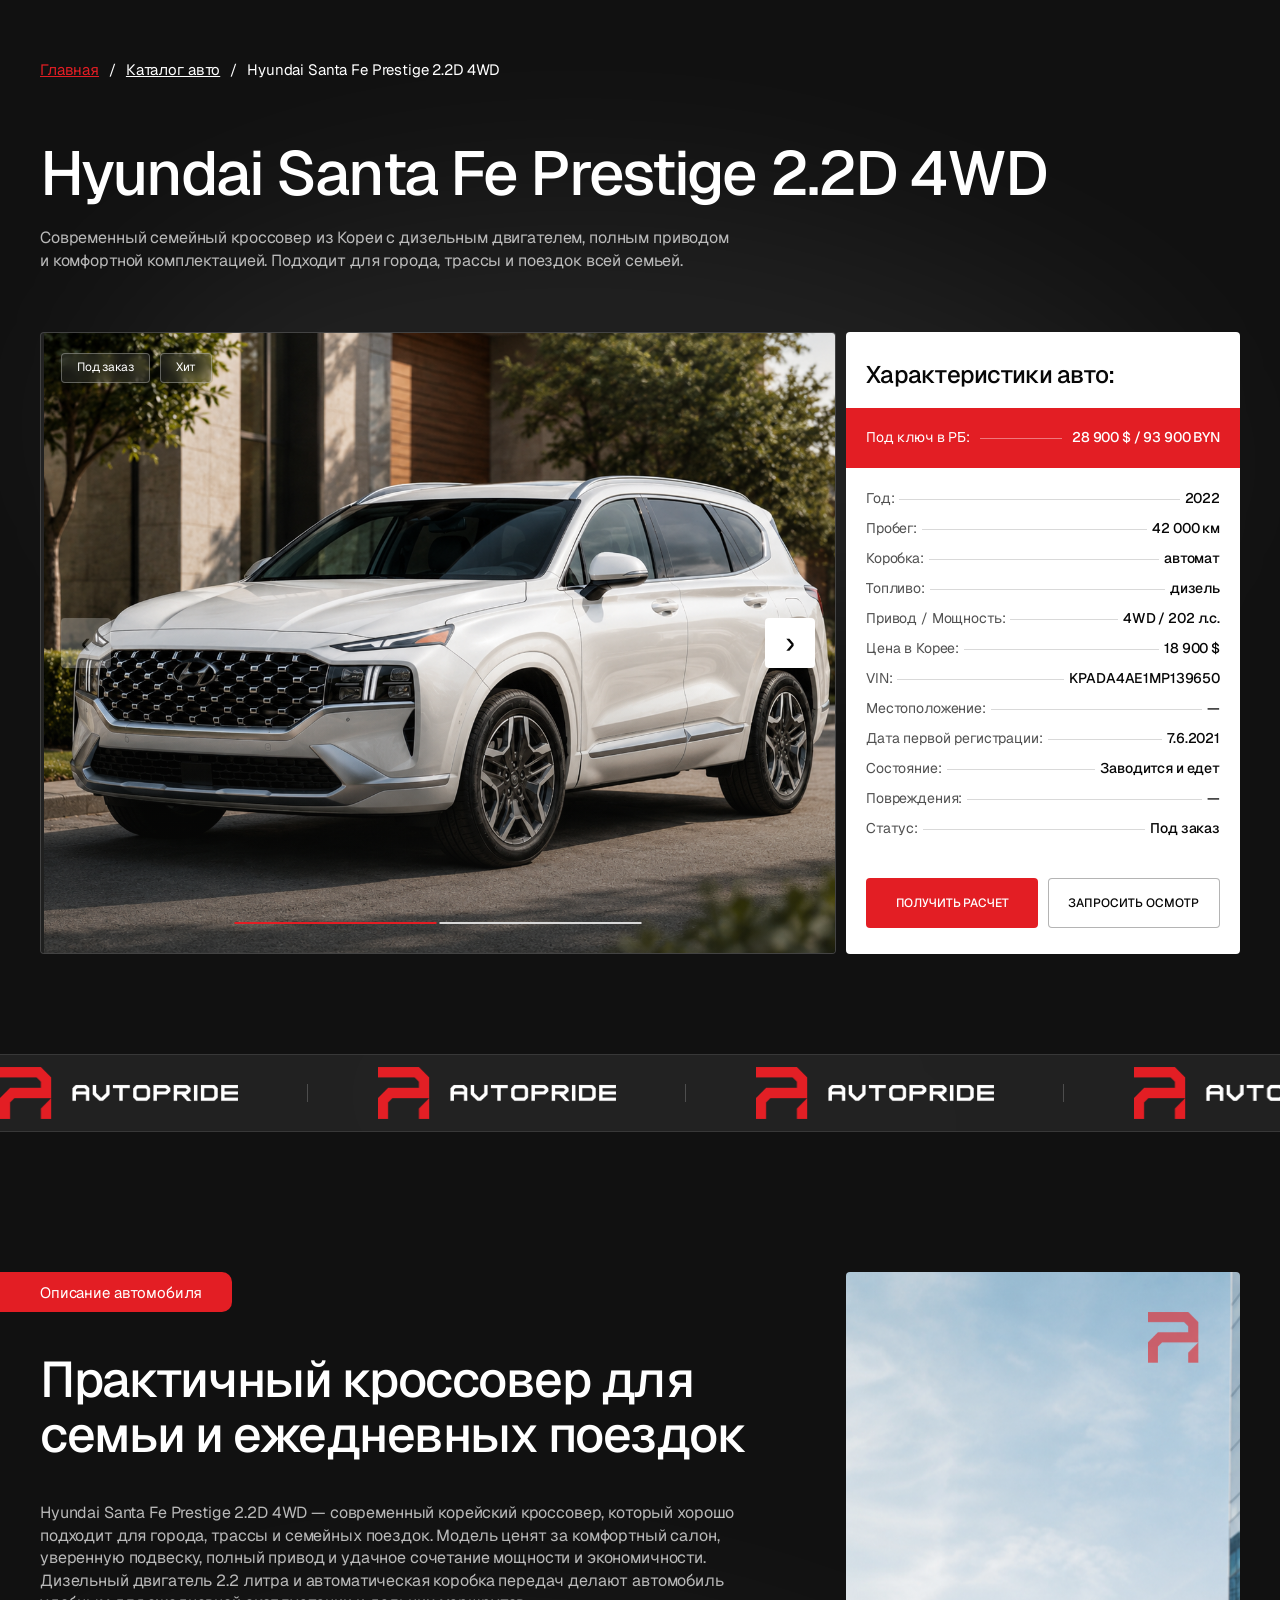
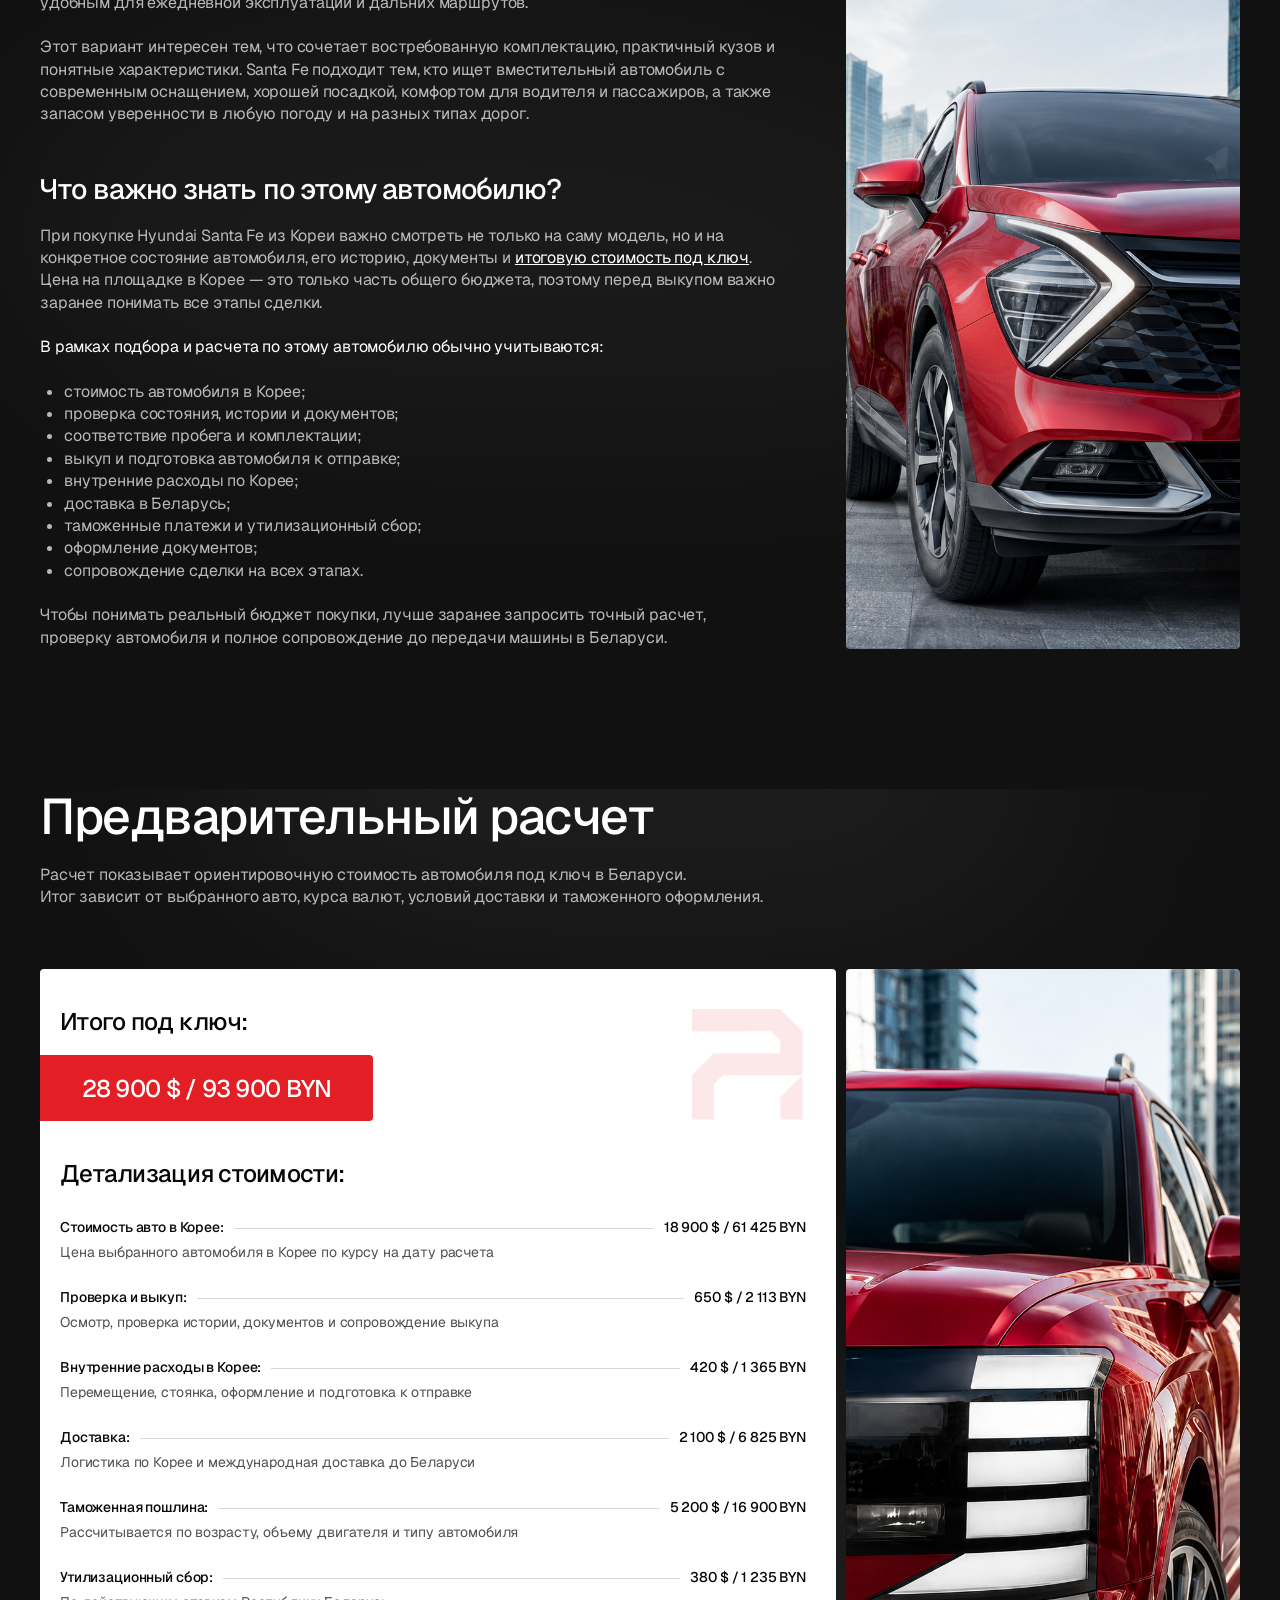
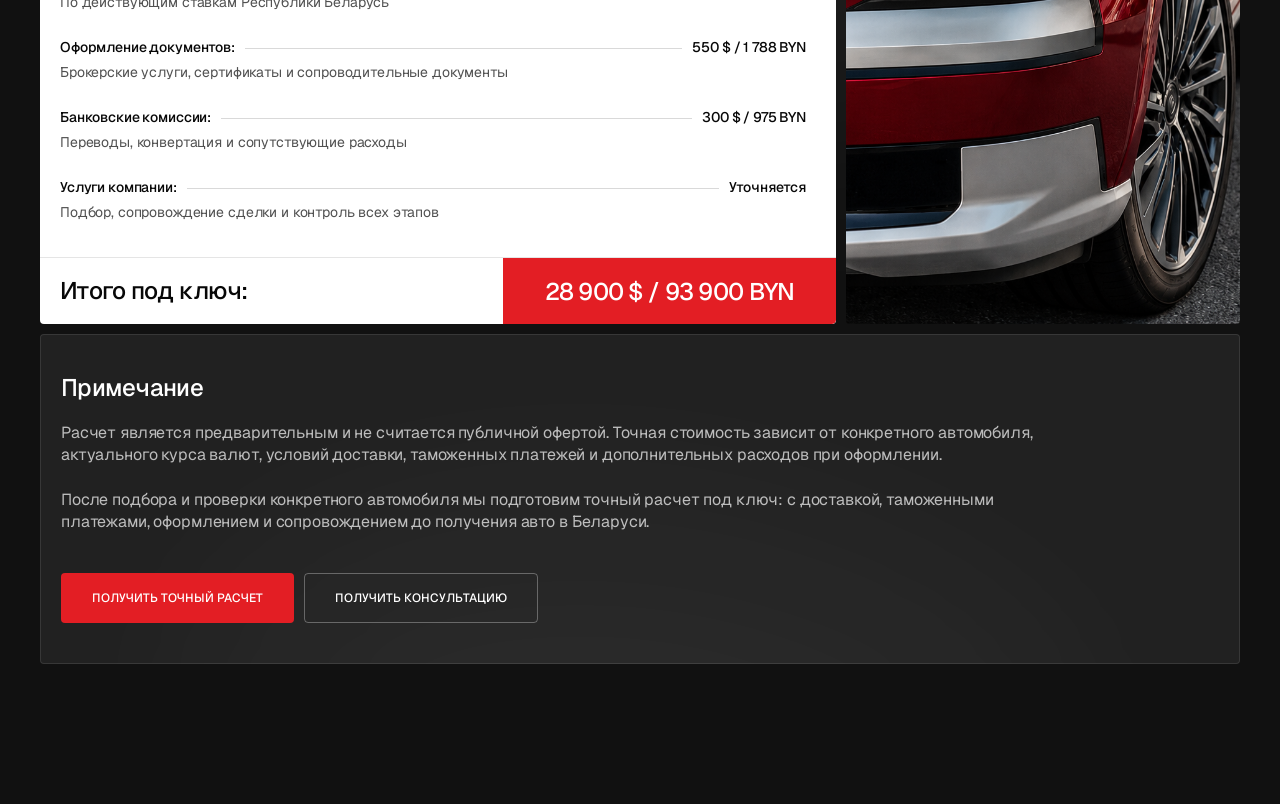
==== car.html @ 12ca7b21 "Implement catalog detail pages, galleries and favorites drawer" ====
<!DOCTYPE html>
<html lang="ru">
<head>
  <meta charset="UTF-8">
  <meta name="viewport" content="width=device-width, initial-scale=1">
  <title>Автомобиль — AVTOPRIDE</title>
  <link rel="preconnect" href="https://fonts.googleapis.com">
  <link href="https://fonts.googleapis.com/css2?family=Geist:wght@400;500;600;700&display=swap" rel="stylesheet">
  <link rel="stylesheet" href="css/style.css?v=detail">
  <link rel="stylesheet" href="css/detail.css">
</head>
<body>
  <main class="car-detail" id="carDetail"></main>
  <dialog class="contact-dialog" id="contactDialog" aria-labelledby="contactTitle">
    <button class="contact-dialog__close" id="closeContact" aria-label="Закрыть окно">×</button>
    <h2 class="contact-dialog__title" id="contactTitle">Свяжитесь с нами</h2>
    <p class="contact-dialog__description" id="contactDescription"></p>
    <a class="detail-button detail-button--primary" href="tel:+375447077575">+375 (44) 707-75-75</a>
    <a class="contact-dialog__email" id="contactEmail" href="mailto:info@avtopride.by">info@avtopride.by</a>
  </dialog>
  <script src="js/data.js"></script>
  <script src="js/common.js"></script>
  <script src="js/detail-data.js"></script>
  <script src="js/detail.js"></script>
</body>
</html>
---- css/style.css ----
:root {
  --bg: #111;
  --red: #e31e24;
  --ink: #070707;
  --mute: rgba(255,255,255,.7);
  --glass: linear-gradient(rgba(0,0,0,.2),rgba(0,0,0,.2)),linear-gradient(rgba(255,255,255,.1),rgba(255,255,255,.1));
}

* {
  box-sizing: border-box;
  margin: 0;
  padding: 0;
}

body {
  background: var(--bg);
  color: #fff;
  font: 400 14px/1.3 'Geist',Inter,system-ui,sans-serif;
  letter-spacing: -.01em;
}

a {
  color: inherit;
  text-decoration: none;
}

button,select,input {
  font: inherit;
  color: inherit;
}

.catalog__container {
  max-width: 1440px;
  margin: 0 auto;
  padding: 0 40px;
}

/* intro */
.breadcrumbs {
  margin: 60px 0 0;
  font-size: 15px;
}

.breadcrumbs a {
  text-decoration: underline;
}

.catalog-intro__title {
  font-weight: 500;
  font-size: 62px;
  line-height: 1.1;
  letter-spacing: -.03em;
  margin-top: 60px;
}

.catalog-intro__description {
  max-width: 514px;
  margin-top: 20px;
  font-size: 16px;
  line-height: 1.4;
  color: var(--mute);
}

/* category carousel */
.catalog-intro {
  background: #fff;
  color: var(--ink);
  padding: 60px 0 100px;
}

.catalog-intro .catalog__container {
  position: relative;
}

.catalog-intro .catalog__container::after {
  content: '';
  position: absolute;
  right: 40px;
  top: 79px;
  width: 135px;
  height: 132px;
  background: rgba(227,30,36,.1);
  mask: url('../assets/catalog-mark.png') center/contain no-repeat;
  pointer-events: none;
}

.breadcrumbs {
  margin: 0;
  font-size: 15px;
}

.breadcrumbs a {
  color: var(--red);
}

.catalog-intro__description {
  color: rgba(7,7,7,.7);
}

.category-carousel {
  position: relative;
  margin-top: 60px;
}

.category-carousel__track {
  display: flex;
  gap: 10px;
  overflow-x: auto;
  scroll-snap-type: x mandatory;
  overscroll-behavior-x: contain;
  scrollbar-width: none;
  padding: 2px;
}

.category-carousel__track::-webkit-scrollbar {
  display: none;
}

.category-carousel__item {
  position: relative;
  flex: 0 0 calc((100% - 50px)/6);
  height: 224px;
  border: 1px solid #d9d9d9;
  border-radius: 4px;
  overflow: hidden;
  cursor: pointer;
  background: #fff;
  text-align: center;
  scroll-snap-align: start;
  user-select: none;
}

.category-carousel__image-wrapper {
  position: absolute;
  inset: 0 0 59px;
  overflow: hidden;
}

.category-carousel__image {
  position: absolute;
  top: 0;
  left: -2.39%;
  width: 133.49%;
  height: 100%;
  max-width: none;
}

.category-carousel__item:nth-child(2) img {
  left: -3.01%;
  width: 133.06%;
}

.category-carousel__item:nth-child(3) img {
  left: -1.34%;
  width: 133.11%;
}

.category-carousel__item:nth-child(4) img {
  left: -1.69%;
  width: 133.67%;
}

.category-carousel__item:nth-child(5) img {
  left: 0;
  width: 133.67%;
}

.category-carousel__item:nth-child(6) img {
  left: -10.05%;
  top: -4.25%;
  width: 146.77%;
  height: 110%;
}

.category-carousel__item:nth-child(7) img {
  left: .12%;
  width: 133.72%;
}

.category-carousel__label {
  position: absolute;
  inset: auto 0 0;
  height: 59px;
  display: grid;
  place-items: center;
  background: #fff;
  color: var(--ink);
  font-weight: 500;
  font-size: 18px;
  letter-spacing: -.03em;
}

.category-carousel__item--selected {
  border-color: var(--red);
  box-shadow: inset 0 0 0 1px var(--red);
}

.category-carousel__item--selected span {
  color: var(--red);
}

.category-carousel__item:focus-visible {
  outline: 2px solid var(--red);
  outline-offset: -3px;
}

.category-carousel__arrow {
  position: absolute;
  top: 82px;
  width: 36px;
  height: 36px;
  border: 1px solid #d9d9d9;
  border-radius: 50%;
  background: #fff;
  color: var(--ink);
  font-size: 26px;
  cursor: pointer;
  box-shadow: 0 2px 8px #0002;
}

.category-carousel__arrow--previous {
  left: -18px;
}

.category-carousel__arrow--next {
  right: -18px;
}

.category-carousel__arrow:disabled {
  visibility: hidden;
}

.category-carousel__track--dragging {
  scroll-snap-type: none;
  cursor: grabbing;
}

.category-carousel__track--dragging .category-carousel__item {
  cursor: grabbing;
}

.catalog-results {
  padding: 60px 0 100px;
  position: relative;
  background: var(--bg);
  isolation: isolate;
}

.catalog-results::before {
  content: '';
  position: absolute;
  top: -200px;
  left: 0;
  width: 100%;
  height: 1000px;
  background: url('../assets/catalog-glow.svg') center top/auto no-repeat;
  z-index: -1;
  pointer-events: none;
  opacity: .6;
}

/* layout */
.catalog-results__layout {
  display: grid;
  grid-template-columns: 323px minmax(0,1fr);
  column-gap: 20px;
  margin-top: 0;
  align-items: start;
}

.catalog-results__filter-title {
  font-weight: 500;
  font-size: 24px;
  align-self: center;
  margin-bottom: 30px;
}

.catalog-toolbar {
  display: flex;
  justify-content: space-between;
  align-items: center;
  margin-bottom: 30px;
  gap: 16px;
}

.catalog-toolbar__controls {
  display: flex;
  gap: 10px;
  align-items: center;
}

.catalog-toolbar__sort {
  height: 30px;
  border: 1px solid rgba(255,255,255,.3);
  background: rgba(255,255,255,.05);
  border-radius: 4px;
  cursor: pointer;
}

.catalog-toolbar__sort {
  width: 270px;
  padding: 0 10px;
  appearance: none;
}

.catalog-toolbar__sort option {
  color: #000;
}

/* filter panel */
.catalog-filter {
  background: #fff;
  color: var(--ink);
  border-radius: 4px;
  padding: 30px 20px 30px;
  font-size: 14px;
}

.catalog-filter__group {
  padding-bottom: 20px;
  margin-bottom: 20px;
  border-bottom: 1px solid #d9d9d9;
}

.catalog-filter__heading {
  font-weight: 500;
  font-size: 20px;
  margin-bottom: 16px;
}

.catalog-filter__options {
  display: flex;
  flex-direction: column;
  gap: 12px;
}

.catalog-filter__options.catalog-filter__options--scrollable {
  max-height: 150px;
  overflow: auto;
  padding-right: 14px;
}

.catalog-filter__options.catalog-filter__options--scrollable::-webkit-scrollbar {
  width: 4px;
}

.catalog-filter__options.catalog-filter__options--scrollable::-webkit-scrollbar-thumb {
  background: var(--red);
}

.catalog-filter__options.catalog-filter__options--scrollable::-webkit-scrollbar-track {
  background: #d9d9d9;
}

.catalog-filter__option {
  display: flex;
  gap: 10px;
  align-items: center;
  cursor: pointer;
}

.catalog-filter__option input {
  appearance: none;
  width: 20px;
  height: 20px;
  border: 1px solid #cfcfcf;
  border-radius: 3px;
  display: grid;
  place-items: center;
  flex: none;
}

.catalog-filter__option input:checked {
  background: var(--red);
  border-color: var(--red);
}

.catalog-filter__option input:checked::after {
  content: '';
  width: 5px;
  height: 9px;
  border: solid #fff;
  border-width: 0 2px 2px 0;
  transform: rotate(45deg) translate(-1px,-1px);
}

.catalog-filter__range-inputs {
  display: flex;
  gap: 10px;
}

.catalog-filter__range-inputs input {
  width: 100%;
  height: 50px;
  border: 1px solid #d9d9d9;
  border-radius: 4px;
  padding: 0 14px;
  background: #fff;
  color: var(--ink);
}

.catalog-filter__range-slider {
  position: relative;
  height: 20px;
  margin-top: 20px;
}

.catalog-filter__range-slider::before {
  content: '';
  position: absolute;
  inset: 8px 0 auto;
  height: 4px;
  background: #d9d9d9;
  border-radius: 2px;
}

.catalog-filter__range-slider .catalog-filter__range-fill {
  position: absolute;
  top: 8px;
  height: 4px;
  background: var(--red);
}

.catalog-filter__range-slider input {
  position: absolute;
  inset: 0;
  width: 100%;
  appearance: none;
  background: none;
  pointer-events: none;
}

.catalog-filter__range-slider input::-webkit-slider-thumb {
  appearance: none;
  pointer-events: auto;
  width: 20px;
  height: 20px;
  background: var(--red);
  border-radius: 4px;
  cursor: pointer;
}

.catalog-filter__range-slider input::-moz-range-thumb {
  pointer-events: auto;
  width: 20px;
  height: 20px;
  background: var(--red);
  border: 0;
  border-radius: 4px;
  cursor: pointer;
}

.catalog-filter__reset {
  width: 100%;
  height: 50px;
  background: var(--red);
  color: #fff;
  border: 0;
  border-radius: 4px;
  text-transform: uppercase;
  font-weight: 500;
  font-size: 12px;
  cursor: pointer;
}

/* list cards: photo, specifications, vehicle details and total */
.catalog-results__list {
  display: grid;
  grid-template-columns: 1fr;
  gap: 10px;
  min-width: 0;
}

.car-card {
  background: #fff;
  color: var(--ink);
  border-radius: 4px;
  overflow: hidden;
  display: grid;
  grid-template-columns: minmax(230px,32.86%) minmax(0,1fr);
  border: 1px solid #d9d9d9;
  min-height: 286px;
}

.photo-gallery {
  position: relative;
  min-height: 286px;
  background: #222;
  overflow: hidden;
}

.photo-gallery__track {
  position: absolute;
  inset: 0;
  display: flex;
  overflow-x: auto;
  scroll-snap-type: x mandatory;
  scrollbar-width: none;
  overscroll-behavior-x: contain;
}

.photo-gallery__track::-webkit-scrollbar {
  display: none;
}

.photo-gallery__slide {
  position: relative;
  flex: 0 0 100%;
  height: 100%;
  overflow: hidden;
  scroll-snap-align: start;
  scroll-snap-stop: always;
}

.photo-gallery__image {
  position: absolute;
  height: 100%;
  width: 114.07%;
  left: -3.56%;
  object-fit: cover;
  display: block;
  user-select: none;
}

.photo-gallery--multiple .photo-gallery__track {
  cursor: grab;
}

.photo-gallery__track--dragging {
  cursor: grabbing;
  scroll-snap-type: none;
}

.photo-gallery__track:focus-visible {
  outline: 2px solid var(--red);
  outline-offset: -2px;
}

.photo-gallery__arrow {
  position: absolute;
  top: 50%;
  transform: translateY(-50%);
  z-index: 2;
  width: 32px;
  height: 40px;
  background: #0007;
  border: 1px solid #fff5;
  border-radius: 4px;
  color: #fff;
  font-size: 26px;
  cursor: pointer;
}

.photo-gallery__arrow--previous {
  left: 10px;
}

.photo-gallery__arrow--next {
  right: 10px;
}

.photo-gallery__arrow:disabled {
  opacity: .25;
  cursor: default;
}

.photo-gallery::after {
  content: '';
  position: absolute;
  inset: 0;
  background: linear-gradient(transparent 56%,rgba(25,26,24,.4));
  pointer-events: none;
}

.photo-gallery__badge {
  position: absolute;
  left: 20px;
  top: 20px;
  height: 30px;
  padding: 0 15px;
  display: flex;
  align-items: center;
  border: .5px solid rgba(255,255,255,.3);
  border-radius: 4px;
  background: var(--glass);
  backdrop-filter: blur(5px);
  color: #fff;
  font-size: 12px;
  z-index: 1;
}

.photo-gallery__indicators {
  position: absolute;
  left: 20px;
  right: 20px;
  bottom: 20px;
  display: flex;
  gap: 3px;
  z-index: 2;
}

.photo-gallery__indicator {
  position: relative;
  flex: 1;
  min-width: 0;
  height: 20px;
  border: 0;
  background: transparent;
  cursor: pointer;
}

.photo-gallery__indicator::after {
  content: '';
  position: absolute;
  left: 0;
  right: 0;
  top: 9px;
  height: 2px;
  background: #d9d9d9;
}

.photo-gallery__indicator.photo-gallery__indicator--active::after {
  background: var(--red);
}

.photo-gallery__indicator:focus-visible {
  outline: 2px solid #fff;
}

.car-card__body {
  padding: 23px 20px 30px 30px;
  min-width: 0;
}

.car-card__heading {
  display: flex;
  align-items: center;
  justify-content: space-between;
  gap: 12px;
  margin-bottom: 23px;
  min-height: 40px;
}

.car-card__title {
  font-weight: 500;
  font-size: 24px;
  line-height: 1.1;
  letter-spacing: -.03em;
}

.car-card__trim {
  font-weight: 400;
  font-size: 18px;
  color: rgba(7,7,7,.7);
}

.car-card__actions {
  display: flex;
  gap: 10px;
  flex-shrink: 0;
}

.car-card__actions button,.car-card__actions a {
  width: 40px;
  height: 40px;
  background: #fff;
  border: 1px solid #d9d9d9;
  border-radius: 4px;
  display: grid;
  place-items: center;
  cursor: pointer;
}

.car-card__actions .car-card__action--selected {
  border-color: var(--red);
  background: #fff0f0;
}

.car-card__actions .car-card__action--selected img {
  filter: invert(21%) sepia(100%) saturate(3178%) hue-rotate(342deg) brightness(91%) contrast(97%);
}

.car-card__details {
  display: grid;
  grid-template-columns: minmax(0,1fr) minmax(0,1fr);
  gap: 30px;
}

.car-specs {
  list-style: none;
  display: flex;
  flex-direction: column;
  gap: 10px;
  font-size: 14px;
  line-height: 20px;
}

.car-specs__item {
  display: flex;
  align-items: baseline;
  gap: 10px;
  min-width: 0;
}

.car-specs__label {
  color: rgba(7,7,7,.7);
  flex-shrink: 0;
}

.car-specs__separator {
  flex: 1;
  border-bottom: 1px solid #d9d9d9;
  min-width: 5px;
  transform: translateY(-3px);
}

.car-specs__value {
  font-weight: 500;
  text-align: right;
  overflow-wrap: anywhere;
}

.car-card__extra {
  border-left: 1px solid #d9d9d9;
  padding-left: 30px;
  display: flex;
  flex-direction: column;
  min-width: 0;
}

.car-card__price {
  display: flex;
  justify-content: space-between;
  align-items: center;
  gap: 12px;
  background: var(--red);
  color: #fff;
  min-height: 66px;
  margin-top: auto;
  margin-left: -15px;
  margin-right: -20px;
  padding: 15px;
  border-radius: 4px 0 0 4px;
  font-weight: 500;
}

.car-card__price>span:first-child {
  font-size: 16px;
}

.car-card__price>span:last-child {
  font-size: 24px;
  letter-spacing: -.03em;
  text-align: right;
}

.car-card__price b {
  font-weight: 700;
}

.catalog-results__empty {
  padding: 80px 20px;
  text-align: center;
  border: 1px dashed rgba(255,255,255,.3);
  border-radius: 4px;
  color: var(--mute);
}

/* pagination */
.pagination {
  display: flex;
  gap: 10px;
  justify-content: center;
  margin-top: 40px;
}

.pagination__button {
  width: 50px;
  height: 50px;
  border-radius: 4px;
  border: 1px solid rgba(255,255,255,.2);
  background: var(--glass);
  cursor: pointer;
}

.pagination .pagination__button--active {
  background: #fff;
  color: var(--ink);
}

.pagination .pagination__button--next {
  background: var(--red);
  border-color: var(--red);
}

.pagination__button:disabled {
  opacity: .4;
  cursor: default;
}

.pagination__ellipsis {
  align-self: center;
  width: 30px;
  text-align: center;
}

/* The list design is adapted to the existing sidebar width. */
@media(min-width:901px) {
  .car-card__body {
    padding: 20px;
  }

  .car-card__title {
    font-size: 20px;
  }

  .car-card__trim {
    font-size: 14px;
  }

  .car-card__details {
    gap: 16px;
  }

  .car-card__extra {
    padding-left: 16px;
  }

  .car-specs {
    font-size: 12px;
  }

  .car-specs__item {
    gap: 5px;
  }

  .car-card__extra .car-specs__item {
    flex-wrap: wrap;
    gap: 0 5px;
  }

  .car-card__extra .car-specs__item span {
    font-size: 11px;
  }

  .car-card__extra .car-specs__item b {
    margin-left: auto;
  }

  .car-card__price {
    margin-left: -8px;
    margin-right: -20px;
    padding: 12px 10px;
  }

  .car-card__price>span:last-child {
    font-size: 18px;
  }

  .car-card__price>span:first-child {
    font-size: 12px;
  }

  .car-card__actions button,.car-card__actions a {
    width: 32px;
    height: 32px;
  }

}

@media(max-width:1150px) and (min-width:901px) {
  .catalog-results__layout {
    grid-template-columns: 270px minmax(0,1fr);
  }

  .car-card {
    grid-template-columns: 210px minmax(0,1fr);
  }

  .car-card__details {
    grid-template-columns: 1fr;
  }

  .car-card__extra {
    border-left: 0;
    padding-left: 0;
    gap: 16px;
  }

  .car-card__price {
    margin: 0 -20px -20px;
    border-radius: 0;
  }

  .car-card__heading {
    align-items: flex-start;
  }

  .catalog-toolbar {
    flex-wrap: wrap;
  }

}

@media(max-width:900px) {
  .catalog-results__layout {
    grid-template-columns: 1fr;
    row-gap: 20px;
  }

  .catalog-results__filter-title {
    margin-bottom: 0;
  }

  .catalog-intro__title {
    font-size: 40px;
  }

  .category-carousel__item {
    flex-basis: calc((100% - 20px)/3);
  }

  .car-card {
    grid-template-columns: 30% minmax(0,1fr);
  }

  .car-card__body {
    padding: 20px;
  }

  .car-card__title {
    font-size: 20px;
  }

  .car-card__trim {
    font-size: 14px;
  }

  .car-card__details {
    gap: 15px;
  }

  .car-card__extra {
    padding-left: 15px;
  }

  .car-specs {
    font-size: 12px;
  }

  .car-specs__item {
    gap: 5px;
  }

  .car-card__extra .car-specs__item {
    flex-wrap: wrap;
  }

  .car-card__extra .car-specs__item b {
    margin-left: auto;
  }

  .car-card__price>span:last-child {
    font-size: 18px;
  }

  .car-card__price>span:first-child {
    font-size: 12px;
  }

  .catalog-toolbar {
    margin-bottom: 0;
  }

  .catalog-filter {
    margin-bottom: 10px;
  }

}

@media(max-width:600px) {
  .catalog__container {
    padding: 0 16px;
  }

  .catalog-intro {
    padding: 30px 0 40px;
  }

  .catalog-intro .catalog__container::after {
    display: none;
  }

  .breadcrumbs {
    font-size: 13px;
  }

  .catalog-intro__title {
    margin-top: 30px;
    font-size: 36px;
  }

  .catalog-intro__description {
    font-size: 14px;
  }

  .category-carousel {
    margin-top: 30px;
  }

  .category-carousel__item {
    flex-basis: calc((100% - 10px)/2);
    height: 190px;
  }

  .category-carousel__image-wrapper {
    bottom: 50px;
  }

  .category-carousel__label {
    height: 50px;
    font-size: 16px;
  }

  .category-carousel__arrow {
    top: 65px;
    width: 30px;
    height: 30px;
  }

  .category-carousel__arrow--previous {
    left: -10px;
  }

  .category-carousel__arrow--next {
    right: -10px;
  }

  .catalog-results {
    padding: 30px 0 50px;
  }

  .catalog-toolbar__sort {
    width: 100%;
  }

  .catalog-toolbar {
    flex-direction: column;
    align-items: stretch;
  }

  .car-card {
    grid-template-columns: 1fr;
  }

  .photo-gallery {
    min-height: 0;
    height: 260px;
  }

  .car-card__body {
    padding: 20px;
  }

  .car-card__heading {
    align-items: flex-start;
  }

  .car-card__details {
    grid-template-columns: 1fr;
    gap: 20px;
  }

  .car-card__extra {
    border-left: 0;
    border-top: 1px solid #d9d9d9;
    padding: 20px 0 0;
    gap: 20px;
  }

  .car-specs {
    font-size: 14px;
  }

  .car-card__price {
    margin: 0 -20px -20px;
    border-radius: 0;
    padding: 20px;
  }

  .car-card__price>span:last-child {
    font-size: 22px;
  }

  .car-card__price>span:first-child {
    font-size: 14px;
  }

}

@media(prefers-reduced-motion:reduce) {
  * {
    scroll-behavior: auto!important;
  }

}

.car-dialog {
  margin: auto;
  padding: 50px 20px 20px;
  max-width: 1100px;
  width: calc(100% - 32px);
  max-height: 90vh;
  overflow: auto;
  border: 0;
  border-radius: 4px;
  background: #111;
  color: #fff;
}

.car-dialog::backdrop {
  background: #000a;
}

.car-dialog__close {
  position: absolute;
  right: 20px;
  top: 10px;
  border: 0;
  background: transparent;
  font-size: 28px;
  cursor: pointer;
}

.car-dialog .car-card__actions {
  display: none;
}

/* Figma icons were exported without their 180-degree layer rotation. */
.car-card__actions img {
  transform: rotate(180deg);
}

/* Mobile filter dialog shares the desktop filter controls. */
.catalog-results__filter-slot {
  display: contents;
}

.catalog-toolbar__filter-button {
  display: none;
}

.filter-dialog {
  margin: auto;
  width: min(480px,calc(100% - 24px));
  max-height: calc(100dvh - 24px);
  padding: 0;
  border: 0;
  border-radius: 12px;
  background: #fff;
  color: var(--ink);
  overflow: hidden;
}

.filter-dialog::backdrop {
  background: rgba(0,0,0,.65);
  backdrop-filter: blur(3px);
}

.filter-dialog__shell {
  display: flex;
  flex-direction: column;
  max-height: calc(100dvh - 24px);
}

.filter-dialog__header {
  display: flex;
  align-items: center;
  justify-content: space-between;
  gap: 16px;
  padding: 18px 20px;
  border-bottom: 1px solid #e3e3e3;
  flex: none;
}

.filter-dialog__header h2 {
  font-size: 24px;
  font-weight: 500;
}

.filter-dialog__header button {
  width: 36px;
  height: 36px;
  border: 1px solid #d9d9d9;
  border-radius: 4px;
  background: #fff;
  color: var(--ink);
  font-size: 26px;
  cursor: pointer;
}

.filter-dialog__content {
  overflow-y: auto;
  overscroll-behavior-y: contain;
  min-height: 0;
}

.filter-dialog__content .catalog-filter {
  margin: 0;
  padding: 24px 20px;
  border-radius: 0;
}

.filter-dialog__footer {
  padding: 16px 20px max(16px,env(safe-area-inset-bottom));
  border-top: 1px solid #e3e3e3;
  background: #fff;
  flex: none;
}

.filter-dialog__submit {
  width: 100%;
  min-height: 50px;
  padding: 12px;
  border: 0;
  border-radius: 4px;
  background: var(--red);
  color: #fff;
  font-weight: 500;
  cursor: pointer;
}

html:has(.filter-dialog[open]) {
  overflow: hidden;
}

@media(max-width:900px) {
  .catalog-results__filter-title {
    display: none;
  }

  .catalog-toolbar__controls {
    width: 100%;
  }

  .catalog-toolbar__filter-button {
    display: flex;
    align-items: center;
    justify-content: center;
    gap: 8px;
    min-height: 44px;
    padding: 0 18px;
    border: 1px solid #fff4;
    border-radius: 4px;
    background: #fff;
    color: var(--ink);
    font-weight: 500;
    cursor: pointer;
  }

  .catalog-toolbar__filter-button span {
    display: grid;
    place-items: center;
    min-width: 22px;
    height: 22px;
    padding: 0 5px;
    background: var(--red);
    color: #fff;
    border-radius: 50%;
    font-size: 12px;
  }

  .catalog-toolbar__filter-button span[hidden] {
    display: none;
  }

  .catalog-toolbar__controls .catalog-toolbar__sort {
    min-height: 44px;
    flex: 1;
    min-width: 0;
  }

  .catalog-toolbar {
    flex-wrap: wrap;
  }

}

@media(max-width:600px) {
  .catalog-toolbar__controls {
    gap: 10px;
  }

  .catalog-toolbar__filter-button {
    padding: 0 14px;
  }

  .catalog-toolbar__controls .catalog-toolbar__sort {
    font-size: 12px;
    width: auto;
  }

  .filter-dialog__content .catalog-filter__range-inputs input {
    min-width: 0;
  }

}

/* Метки фотогалереи группируются одинаково в каталоге и на странице авто. */
.photo-gallery__badges {
  position: absolute;
  left: 20px;
  top: 20px;
  z-index: 1;
  display: flex;
  flex-wrap: wrap;
  gap: 10px;
  max-width: calc(100% - 40px);
}

.photo-gallery__badges .photo-gallery__badge {
  position: static;
}

/* Избранное: компактная кнопка и правая панель поверх каталога. */
.catalog-toolbar__favorites-button {
  display: inline-flex;
  align-items: center;
  justify-content: center;
  gap: 8px;
  min-height: 36px;
  padding: 8px 12px;
  border: 1px solid #ffffff4d;
  border-radius: 4px;
  background: transparent;
  color: #fff;
  cursor: pointer;
  white-space: nowrap;
}

.catalog-toolbar__favorites-icon {
  transform: rotate(180deg);
  filter: brightness(0) invert(1);
}

.catalog-toolbar__favorites-count {
  min-width: 20px;
  padding: 2px 5px;
  border-radius: 12px;
  background: var(--red);
  color: #fff;
  font-size: 12px;
}

.favorites-drawer {
  position: fixed;
  inset: 0 0 0 auto;
  margin: 0;
  width: min(600px, 100%);
  max-width: 100%;
  height: 100dvh;
  max-height: 100dvh;
  padding: 0;
  border: 0;
  background: #fff;
  color: var(--ink);
  overflow: hidden;
  box-shadow: -12px 0 50px #0003;
}

.favorites-drawer[open] {
  display: flex;
  flex-direction: column;
  animation: favorites-drawer-enter 280ms ease-out;
}

.favorites-drawer.favorites-drawer--closing {
  animation: favorites-drawer-exit 220ms ease-in forwards;
}

.favorites-drawer::backdrop {
  background: #0009;
}

.favorites-drawer__header {
  display: flex;
  justify-content: space-between;
  align-items: center;
  gap: 20px;
  padding: 30px;
  border-bottom: 1px solid #e5e5e5;
  flex: none;
}

.favorites-drawer__title {
  font-size: 28px;
  font-weight: 500;
  letter-spacing: -.03em;
}

.favorites-drawer__summary {
  margin-top: 8px;
  color: #07070799;
  font-size: 14px;
}

.favorites-drawer__close {
  flex: none;
  width: 40px;
  height: 40px;
  border: 1px solid #d9d9d9;
  border-radius: 4px;
  background: #fff;
  font-size: 28px;
  cursor: pointer;
}

.favorites-drawer__content {
  min-height: 0;
  flex: 1;
  padding: 10px 30px;
  overflow-y: auto;
  overscroll-behavior: contain;
}

.favorites-drawer__footer {
  flex: none;
  border-top: 1px solid #e5e5e5;
  padding: 20px 30px max(20px, env(safe-area-inset-bottom));
  color: #07070799;
  font-size: 13px;
  line-height: 1.5;
}

.favorite-row {
  display: grid;
  grid-template-columns: 120px minmax(0, 1fr) 32px;
  gap: 16px;
  align-items: start;
  padding: 20px 0;
  border-bottom: 1px solid #e5e5e5;
}

.favorite-row:last-child {
  border-bottom: 0;
}

.favorite-row__image-link {
  display: block;
  height: 100px;
  border-radius: 4px;
  overflow: hidden;
  background: #222;
}

.favorite-row__image {
  width: 100%;
  height: 100%;
  object-fit: cover;
  display: block;
}

.favorite-row__title {
  display: block;
  font-size: 18px;
  line-height: 1.2;
  font-weight: 500;
  letter-spacing: -.03em;
}

.favorite-row__title:hover {
  color: var(--red);
}

.favorite-row__trim {
  margin-top: 5px;
  font-size: 12px;
  line-height: 1.4;
  color: #07070799;
}

.favorite-row__specs {
  margin-top: 8px;
  font-size: 12px;
  color: #07070799;
}

.favorite-row__price {
  margin-top: 10px;
  font-size: 18px;
  font-weight: 500;
  color: var(--red);
}

.favorite-row__currency {
  font-size: 12px;
  white-space: nowrap;
  color: #07070799;
  font-weight: 400;
}

.favorite-row__remove {
  width: 32px;
  height: 32px;
  border: 1px solid #d9d9d9;
  border-radius: 4px;
  background: #fff;
  color: #07070799;
  font-size: 24px;
  cursor: pointer;
}

.favorite-row__remove:hover {
  border-color: var(--red);
  color: var(--red);
}

.favorites-drawer__empty {
  display: flex;
  flex-direction: column;
  align-items: center;
  justify-content: center;
  min-height: 100%;
  padding: 40px 10px;
  text-align: center;
  color: #07070799;
  line-height: 1.5;
}

.favorites-drawer__empty-icon {
  transform: rotate(180deg);
  margin-bottom: 20px;
}

.favorites-drawer__empty-title {
  margin-bottom: 12px;
  color: var(--ink);
  font-size: 22px;
  font-weight: 500;
}

html:has(.favorites-drawer[open]) {
  overflow: hidden;
}

@keyframes favorites-drawer-enter {
  from { transform: translateX(100%); }
  to { transform: translateX(0); }
}

@keyframes favorites-drawer-exit {
  from { transform: translateX(0); }
  to { transform: translateX(100%); }
}

@media (max-width: 1200px) {
  .catalog-toolbar {
    flex-wrap: wrap;
  }

  .catalog-toolbar__controls {
    flex-wrap: wrap;
  }
}

@media (max-width: 900px) {
  .catalog-toolbar__favorites-button {
    min-height: 44px;
  }
}

@media (max-width: 600px) {
  .catalog-toolbar__filter-button,
  .catalog-toolbar__favorites-button {
    flex: 1;
  }

  .catalog-toolbar__controls .catalog-toolbar__sort {
    flex-basis: 100%;
  }

  .favorites-drawer__header {
    padding: 24px 16px;
  }

  .favorites-drawer__content {
    padding: 0 16px;
  }

  .favorites-drawer__footer {
    padding-left: 16px;
    padding-right: 16px;
  }

  .favorite-row {
    grid-template-columns: 88px minmax(0, 1fr) 28px;
    gap: 12px;
  }

  .favorite-row__image-link {
    height: 88px;
  }

  .favorite-row__title,
  .favorite-row__price {
    font-size: 16px;
  }

  .favorite-row__remove {
    width: 28px;
    height: 32px;
  }

  .favorite-row__currency {
    display: block;
    margin-top: 3px;
  }
}

@media (prefers-reduced-motion: reduce) {
  .favorites-drawer[open],
  .favorites-drawer.favorites-drawer--closing {
    animation: none;
  }
}
---- css/detail.css ----
/* Детальная страница. Общая галерея и характеристики переиспользуются из style.css. */
.car-detail {
  overflow: hidden;
  padding-bottom: 140px;
}

.detail-hero {
  position: relative;
  padding-top: 60px;
  isolation: isolate;
}

.detail-hero::before {
  content: '';
  position: absolute;
  inset: 0;
  background: url('../assets/detail/hero-glow.svg') center top / auto no-repeat;
  z-index: -1;
  pointer-events: none;
}

.detail-hero::after {
  content: '';
  position: absolute;
  top: 154px;
  right: max(60px, calc((100% - 1320px) / 2));
  width: 217px;
  height: 211px;
  background: url('../assets/detail/hero-mark.png') center / contain no-repeat;
  opacity: .05;
  pointer-events: none;
}

.detail-hero__breadcrumbs {
  display: flex;
  align-items: baseline;
  flex-wrap: wrap;
  gap: 10px;
  font-size: 15px;
  line-height: 19px;
}

.detail-hero__breadcrumbs a {
  text-decoration: underline;
}

.detail-hero__breadcrumbs a:first-child {
  color: var(--red);
}

.detail-hero__title {
  max-width: 1050px;
  margin-top: 60px;
  font-size: 62px;
  font-weight: 500;
  line-height: 1.1;
  letter-spacing: -.03em;
}

.detail-hero__description {
  max-width: 691px;
  margin-top: 20px;
  color: var(--mute);
  font-size: 16px;
  line-height: 1.4;
}

.detail-hero__content {
  display: grid;
  grid-template-columns: minmax(0, 903fr) minmax(0, 447fr);
  gap: 10px;
  margin-top: 60px;
}

.detail-hero__gallery .photo-gallery {
  height: 622px;
  border: 1px solid #ffffff26;
  border-radius: 4px;
}

.detail-hero__gallery .photo-gallery__image {
  width: 99.61%;
  height: 111.31%;
  left: .39%;
  top: -5.68%;
}

.detail-hero__gallery .photo-gallery__arrow {
  width: 50px;
  height: 50px;
  background: #fff;
  color: var(--ink);
  font-size: 30px;
}

.detail-hero__gallery .photo-gallery__arrow--previous {
  left: 20px;
}

.detail-hero__gallery .photo-gallery__arrow--next {
  right: 20px;
}

.detail-hero__gallery .photo-gallery__indicators {
  left: 50%;
  right: auto;
  bottom: 20px;
  width: min(407px, 80%);
  transform: translateX(-50%);
}

.detail-summary {
  display: flex;
  flex-direction: column;
  padding: 30px 20px 26px;
  border-radius: 4px;
  color: var(--ink);
  background: #fff;
}

.detail-summary__title {
  margin-bottom: 20px;
  font-size: 24px;
  font-weight: 500;
  line-height: 1.1;
  letter-spacing: -.03em;
}

.detail-summary__price {
  display: flex;
  align-items: baseline;
  gap: 10px;
  min-height: 60px;
  margin: 0 -20px 20px;
  padding: 20px;
  background: var(--red);
  color: #fff;
}

.detail-summary__price i {
  flex: 1;
  min-width: 5px;
  border-bottom: 1px solid #fff6;
  transform: translateY(-3px);
}

.detail-summary__price strong {
  font-weight: 500;
  text-align: right;
}

.detail-summary__specs {
  font-size: 14px;
}

.detail-summary__actions {
  display: flex;
  gap: 10px;
  margin-top: auto;
  padding-top: 40px;
}

.detail-button {
  display: inline-flex;
  align-items: center;
  justify-content: center;
  min-height: 50px;
  padding: 14px 30px;
  border: 1px solid transparent;
  border-radius: 4px;
  font-size: 12px;
  font-weight: 500;
  line-height: 1.3;
  text-align: center;
  text-transform: uppercase;
  cursor: pointer;
}

.detail-button--primary {
  background: var(--red);
  color: #fff;
}

.detail-button--outline {
  border-color: #0707074d;
  background: #fff;
  color: var(--ink);
}

.detail-button--light-outline {
  border-color: #ffffff4d;
  background: transparent;
  color: #fff;
}

.detail-button:focus-visible {
  outline: 2px solid var(--red);
  outline-offset: 3px;
}

.detail-summary__actions .detail-button {
  flex: 1;
  padding-left: 10px;
  padding-right: 10px;
}

.brand-ribbon {
  position: relative;
  height: 78px;
  margin-top: 100px;
  overflow: hidden;
  border-top: 1px solid #ffffff1a;
  border-bottom: 1px solid #ffffff1a;
  background: var(--glass);
}

.brand-ribbon::after {
  content: '';
  position: absolute;
  inset: 0;
  background: url('../assets/detail/ribbon-glow.svg') right center / auto no-repeat;
  opacity: .15;
  pointer-events: none;
}

.brand-ribbon__track {
  display: flex;
  align-items: center;
  width: max-content;
  height: 100%;
  animation: brand-ribbon-scroll 40s linear infinite;
}

.brand-ribbon__group {
  display: flex;
  align-items: center;
  flex: none;
  gap: 140px;
  padding-right: 140px;
}

/* Половина дорожки равна одной группе вместе с межгрупповым отступом. */
@keyframes brand-ribbon-scroll {
  from {
    transform: translateX(0);
  }
  to {
    transform: translateX(-50%);
  }
}

@media (prefers-reduced-motion: reduce) {
  .brand-ribbon__track {
    animation: none;
  }
}

.brand-ribbon__logo {
  position: relative;
  display: flex;
  width: 238px;
  height: 52px;
  flex: none;
  align-items: center;
}

.brand-ribbon__logo::after {
  content: '';
  position: absolute;
  right: -70px;
  height: 18px;
  width: 1px;
  background: #fff3;
}

.brand-ribbon__mark {
  width: 53.351px;
  height: 52px;
  flex: none;
  background: var(--red);
  mask: url('../assets/detail/brand-mark.png') center / contain no-repeat;
}

.brand-ribbon__mark--vector {
  background: none;
  mask: url('../assets/detail/brand-mark-mask.png') center / contain no-repeat;
}

.brand-ribbon__wordmark {
  position: relative;
  width: 186.105px;
  height: 52px;
  overflow: hidden;
  margin-left: -1.431px;
}

.brand-ribbon__wordmark img {
  position: absolute;
  width: 128.19%;
  height: 100%;
  left: -28.07%;
  top: 0;
}

.brand-ribbon__wordmark:has(img[src*='vector']) img {
  width: 100%;
  left: 0;
}

.car-description {
  position: relative;
  display: grid;
  grid-template-columns: minmax(0, 903fr) minmax(0, 447fr);
  gap: 10px;
  margin-top: 140px;
  isolation: isolate;
}

.car-description::before {
  content: '';
  position: absolute;
  inset: 0;
  background: url('../assets/detail/description-glow.svg') right bottom / auto no-repeat;
  z-index: -1;
  pointer-events: none;
}

.car-description__content {
  padding-right: 60px;
}

.detail-section-label {
  display: inline-flex;
  align-items: center;
  min-height: 40px;
  padding: 8px 30px 8px 40px;
  margin-left: -40px;
  border-radius: 0 10px 10px 0;
  background: var(--red);
  font-size: 15px;
}

.detail-section-title {
  font-size: 50px;
  font-weight: 500;
  line-height: 1.1;
  letter-spacing: -.03em;
}

.car-description__title {
  margin-top: 40px;
  margin-bottom: 40px;
}

.car-description__paragraphs {
  color: var(--mute);
  font-size: 16px;
  line-height: 1.4;
}

.car-description__paragraphs p + p,
.car-description__paragraphs p + ul,
.car-description__paragraphs ul + p {
  margin-top: 22px;
}

.car-description__paragraphs a {
  color: #fff;
  text-decoration: underline;
}

.car-description__subtitle {
  margin: 48px 0 20px;
  font-size: 28px;
  font-weight: 500;
  letter-spacing: -.03em;
  line-height: 1.1;
}

.car-description__emphasis {
  color: #fff;
}

.car-description__list {
  padding-left: 24px;
}

.car-description__image-wrapper {
  position: relative;
  min-height: 915px;
  overflow: hidden;
  border-radius: 4px;
}

.car-description__image {
  position: absolute;
  width: 125.06%;
  height: 101.86%;
  top: -1.39%;
  left: -17.51%;
  object-fit: cover;
}

.car-description__mark {
  position: absolute;
  right: 40px;
  top: 40px;
  width: 52px;
  height: 50.732px;
  background: #e31e2499;
  mask: url('../assets/detail/description-mark.png') center / contain no-repeat;
}

.detail-estimate {
  position: relative;
  margin-top: 140px;
  isolation: isolate;
  scroll-margin-top: 30px;
}

.detail-estimate::before {
  content: '';
  position: absolute;
  inset: 0;
  background: url('../assets/catalog-glow.svg') left center / auto repeat-y;
  z-index: -1;
  pointer-events: none;
}

.detail-estimate__introduction {
  margin-top: 20px;
  max-width: 856px;
  color: var(--mute);
  font-size: 16px;
  line-height: 1.4;
}

.detail-estimate__content {
  display: grid;
  grid-template-columns: minmax(0, 903fr) minmax(0, 447fr);
  gap: 10px;
  margin-top: 60px;
}

.cost-breakdown {
  position: relative;
  padding-top: 40px;
  border-radius: 4px;
  background: #fff;
  color: var(--ink);
  overflow: hidden;
}

.cost-breakdown__heading {
  position: relative;
  margin-bottom: 40px;
}

.cost-breakdown__heading::after {
  content: '';
  position: absolute;
  right: 30px;
  top: 0;
  width: 114.47px;
  height: 111.54px;
  background: #e31e241a;
  mask: url('../assets/catalog-mark.png') center / contain no-repeat;
  pointer-events: none;
}

.cost-breakdown__title {
  font-size: 24px;
  font-weight: 500;
  line-height: 1.1;
  letter-spacing: -.03em;
  padding-left: 20px;
}

.cost-breakdown__heading .cost-breakdown__title {
  margin-bottom: 20px;
}

.cost-breakdown__price {
  display: inline-flex;
  align-items: center;
  justify-content: center;
  min-height: 66px;
  min-width: 333px;
  padding: 15px 20px;
  border-radius: 0 4px 4px 0;
  background: var(--red);
  color: #fff;
  font-size: 24px;
  font-weight: 500;
  letter-spacing: -.03em;
}

.cost-breakdown__title--details {
  margin-bottom: 30px;
}

.cost-breakdown__list {
  list-style: none;
  padding: 0 30px 0 20px;
}

.cost-breakdown__item {
  margin-bottom: 25px;
}

.cost-breakdown__line {
  display: flex;
  align-items: baseline;
  gap: 10px;
  line-height: 20px;
}

.cost-breakdown__label,
.cost-breakdown__amount {
  font-weight: 500;
}

.cost-breakdown__separator {
  flex: 1;
  min-width: 10px;
  border-bottom: 1px solid #d9d9d9;
  transform: translateY(-3px);
}

.cost-breakdown__amount {
  text-align: right;
}

.cost-breakdown__description {
  margin-top: 5px;
  color: #070707b3;
  line-height: 20px;
}

.cost-breakdown__total {
  display: flex;
  align-items: center;
  justify-content: space-between;
  border-top: 1px solid #0707071a;
  margin-top: 35px;
}

.cost-breakdown__total .cost-breakdown__price {
  border-radius: 0 0 4px 0;
}

.detail-estimate__image-wrapper {
  position: relative;
  min-height: 920px;
  overflow: hidden;
  border-radius: 4px;
}

.detail-estimate__image {
  position: absolute;
  height: 99.96%;
  width: 137.15%;
  left: -20.15%;
  top: 0;
  object-fit: cover;
}

.estimate-note {
  position: relative;
  margin-top: 10px;
  padding: 40px 20px;
  border: 1px solid #ffffff1a;
  border-radius: 4px;
  background: var(--glass);
  overflow: hidden;
}

.estimate-note__title {
  font-size: 24px;
  font-weight: 500;
  line-height: 1.1;
  letter-spacing: -.03em;
  margin-bottom: 20px;
}

.estimate-note__paragraphs {
  position: relative;
  max-width: 991px;
  color: var(--mute);
  font-size: 16px;
  line-height: 1.4;
  z-index: 1;
}

.estimate-note__paragraphs p + p {
  margin-top: 22px;
}

.estimate-note__actions {
  display: flex;
  gap: 10px;
  margin-top: 40px;
  position: relative;
  z-index: 1;
}

.estimate-note__mark {
  position: absolute;
  width: 245px;
  height: 239px;
  right: 40px;
  bottom: 0;
  opacity: .02;
}

.contact-dialog {
  width: min(460px, calc(100% - 32px));
  margin: auto;
  padding: 50px 30px 30px;
  border: 0;
  border-radius: 8px;
  background: #fff;
  color: var(--ink);
}

.contact-dialog::backdrop {
  background: #000a;
}

.contact-dialog__close {
  position: absolute;
  right: 15px;
  top: 10px;
  width: 36px;
  height: 36px;
  border: 0;
  background: transparent;
  font-size: 28px;
  cursor: pointer;
}

.contact-dialog__title {
  font-size: 28px;
  font-weight: 500;
}

.contact-dialog__description {
  margin: 20px 0;
  color: #070707b3;
  line-height: 1.5;
}

.contact-dialog .detail-button {
  display: flex;
}

.contact-dialog__email {
  display: block;
  margin-top: 20px;
  text-align: center;
  text-decoration: underline;
}

.detail-error {
  padding-top: 80px;
}

.detail-error p {
  margin: 30px 0;
  font-size: 18px;
}

@media (max-width: 1100px) {
  .detail-hero__title {
    font-size: 48px;
  }

  .detail-hero__content {
    grid-template-columns: minmax(0, 1.3fr) minmax(360px, 1fr);
  }

  .detail-hero__gallery .photo-gallery {
    height: 100%;
  }

  .car-description__content {
    padding-right: 20px;
  }

  .detail-section-title {
    font-size: 40px;
  }

  .cost-breakdown__total .cost-breakdown__price {
    min-width: 0;
    font-size: 20px;
  }

  .detail-estimate__content,
  .car-description {
    grid-template-columns: minmax(0, 2fr) minmax(0, 1fr);
  }
}

@media (max-width: 900px) {
  .detail-hero__content {
    grid-template-columns: 1fr;
  }

  .detail-hero__gallery .photo-gallery {
    height: auto;
    min-height: 0;
    aspect-ratio: 903 / 622;
  }

  .detail-summary {
    padding: 30px 20px;
  }

  .detail-summary__specs {
    font-size: 14px;
  }

  .detail-summary__actions {
    padding-top: 30px;
  }

  .car-description,
  .detail-estimate__content {
    grid-template-columns: 1fr;
  }

  .car-description__content {
    padding-right: 0;
  }

  .car-description__image-wrapper,
  .detail-estimate__image-wrapper {
    min-height: 0;
    height: 420px;
    margin-top: 30px;
  }

  .car-description__image,
  .detail-estimate__image {
    width: 100%;
    height: 100%;
    inset: 0;
  }

  .cost-breakdown__total .cost-breakdown__price {
    min-width: 333px;
    font-size: 24px;
  }
}

@media (max-width: 600px) {
  .car-detail {
    padding-bottom: 60px;
  }

  .detail-hero {
    padding-top: 30px;
  }

  .detail-hero::after {
    display: none;
  }

  .detail-hero__breadcrumbs {
    font-size: 12px;
    gap: 6px;
  }

  .detail-hero__breadcrumbs > span:last-child {
    flex-basis: 100%;
    color: var(--mute);
  }

  .detail-hero__title {
    margin-top: 30px;
    font-size: 36px;
  }

  .detail-hero__description,
  .car-description__paragraphs,
  .detail-estimate__introduction,
  .estimate-note__paragraphs {
    font-size: 14px;
    line-height: 1.5;
  }

  .detail-hero__content {
    margin-top: 30px;
  }

  .detail-hero__gallery .photo-gallery__arrow {
    width: 36px;
    height: 40px;
  }

  .detail-summary__title {
    font-size: 22px;
  }

  .detail-summary__specs .car-specs__item {
    gap: 5px;
  }

  .detail-summary__specs .car-specs__label {
    font-size: 12px;
  }

  .detail-summary__specs .car-specs__value {
    font-size: 13px;
  }

  .detail-summary__price {
    flex-wrap: wrap;
    gap: 5px;
  }

  .detail-summary__actions {
    flex-direction: column;
  }

  .brand-ribbon {
    margin-top: 50px;
  }

  .car-description,
  .detail-estimate {
    margin-top: 60px;
  }

  .detail-section-label {
    padding-left: 16px;
    margin-left: -16px;
    font-size: 13px;
  }

  .detail-section-title {
    font-size: 32px;
  }

  .car-description__title {
    margin: 30px 0;
  }

  .car-description__subtitle {
    font-size: 24px;
    margin-top: 32px;
  }

  .car-description__image-wrapper,
  .detail-estimate__image-wrapper {
    height: 360px;
  }

  .detail-estimate__content {
    margin-top: 30px;
  }

  .cost-breakdown {
    padding-top: 25px;
  }

  .cost-breakdown__heading::after {
    width: 80px;
    height: 78px;
    right: 15px;
  }

  .cost-breakdown__price {
    min-width: 0;
    font-size: 22px;
  }

  .cost-breakdown__title {
    font-size: 22px;
    padding-left: 16px;
  }

  .cost-breakdown__list {
    padding: 0 16px;
  }

  .cost-breakdown__line {
    flex-wrap: wrap;
    gap: 5px;
  }

  .cost-breakdown__amount {
    flex-basis: 100%;
    text-align: left;
    color: var(--red);
  }

  .cost-breakdown__separator {
    display: none;
  }

  .cost-breakdown__description {
    font-size: 12px;
    line-height: 1.4;
  }

  .cost-breakdown__total {
    flex-direction: column;
    align-items: stretch;
    gap: 20px;
    padding-top: 20px;
  }

  .cost-breakdown__total .cost-breakdown__price {
    min-width: 0;
    font-size: 22px;
    border-radius: 0;
  }

  .estimate-note {
    padding: 25px 16px;
  }

  .estimate-note__actions {
    flex-direction: column;
    margin-top: 25px;
  }
}
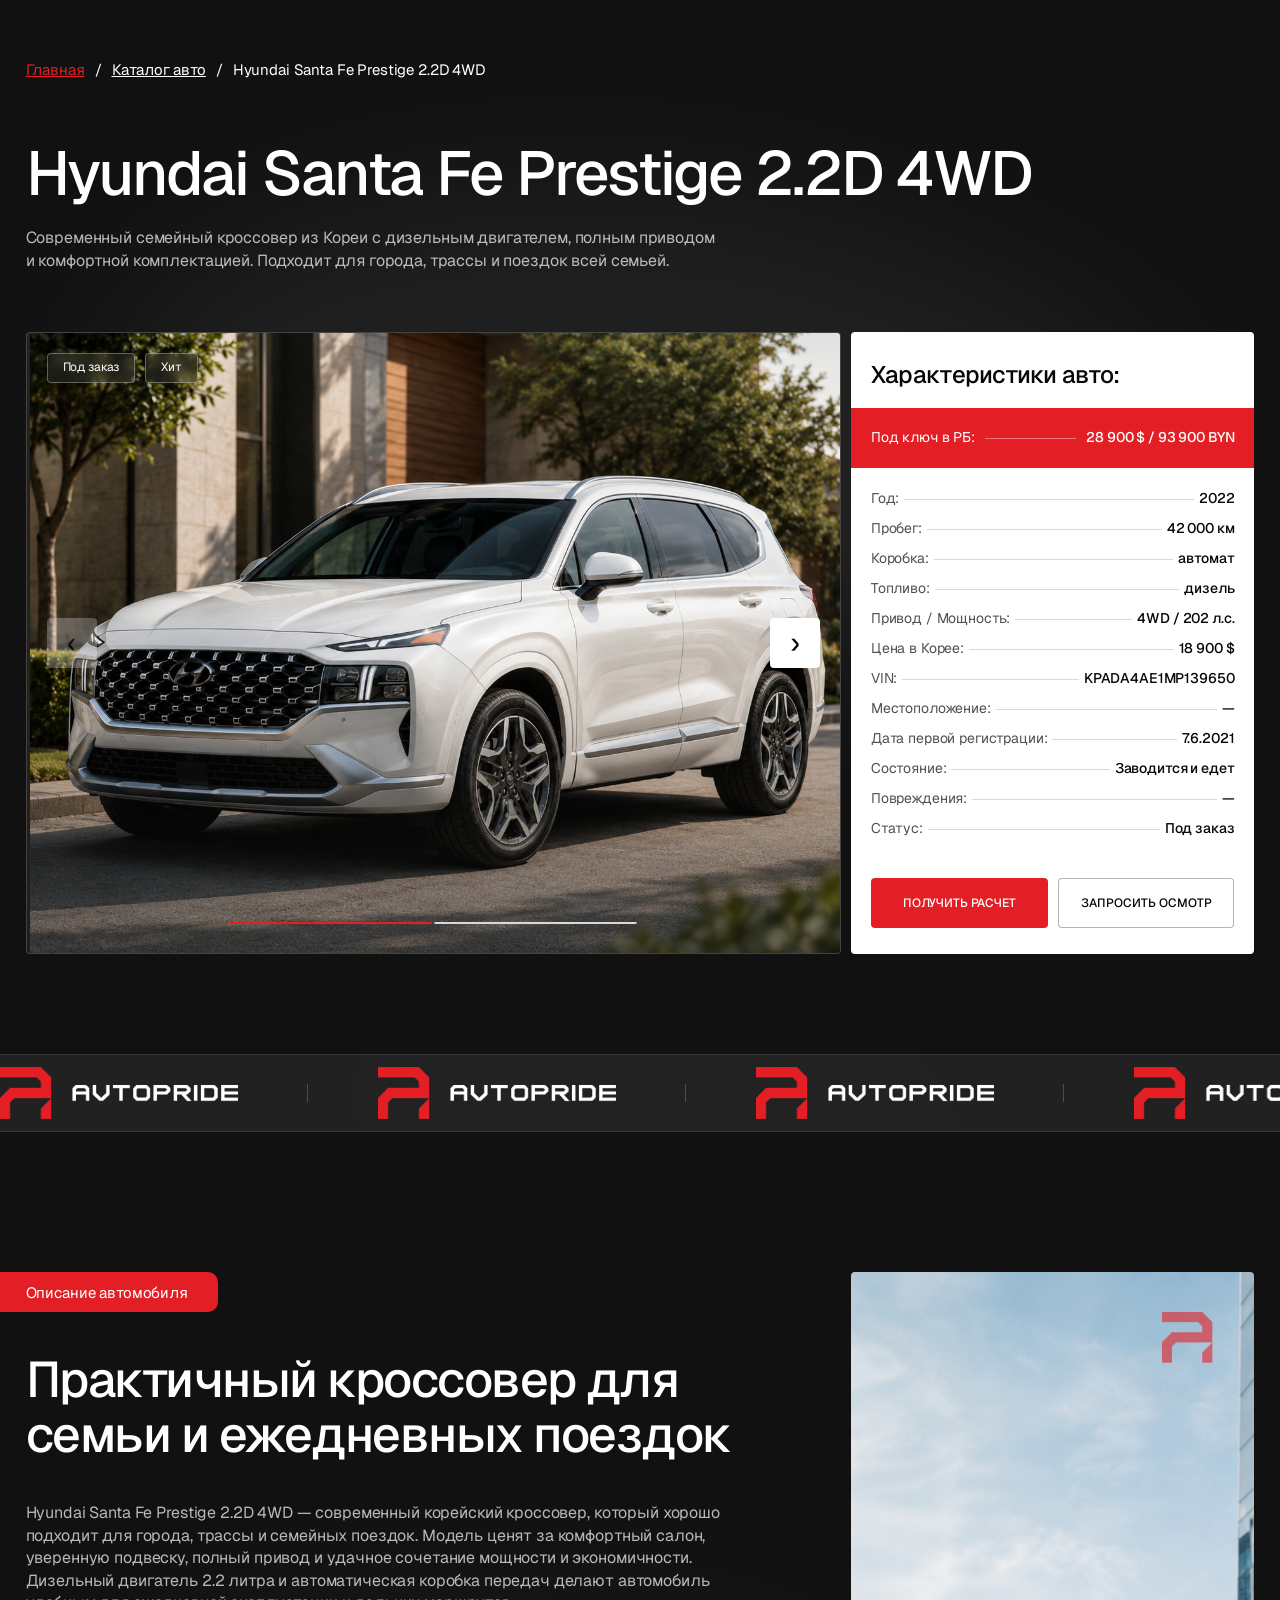
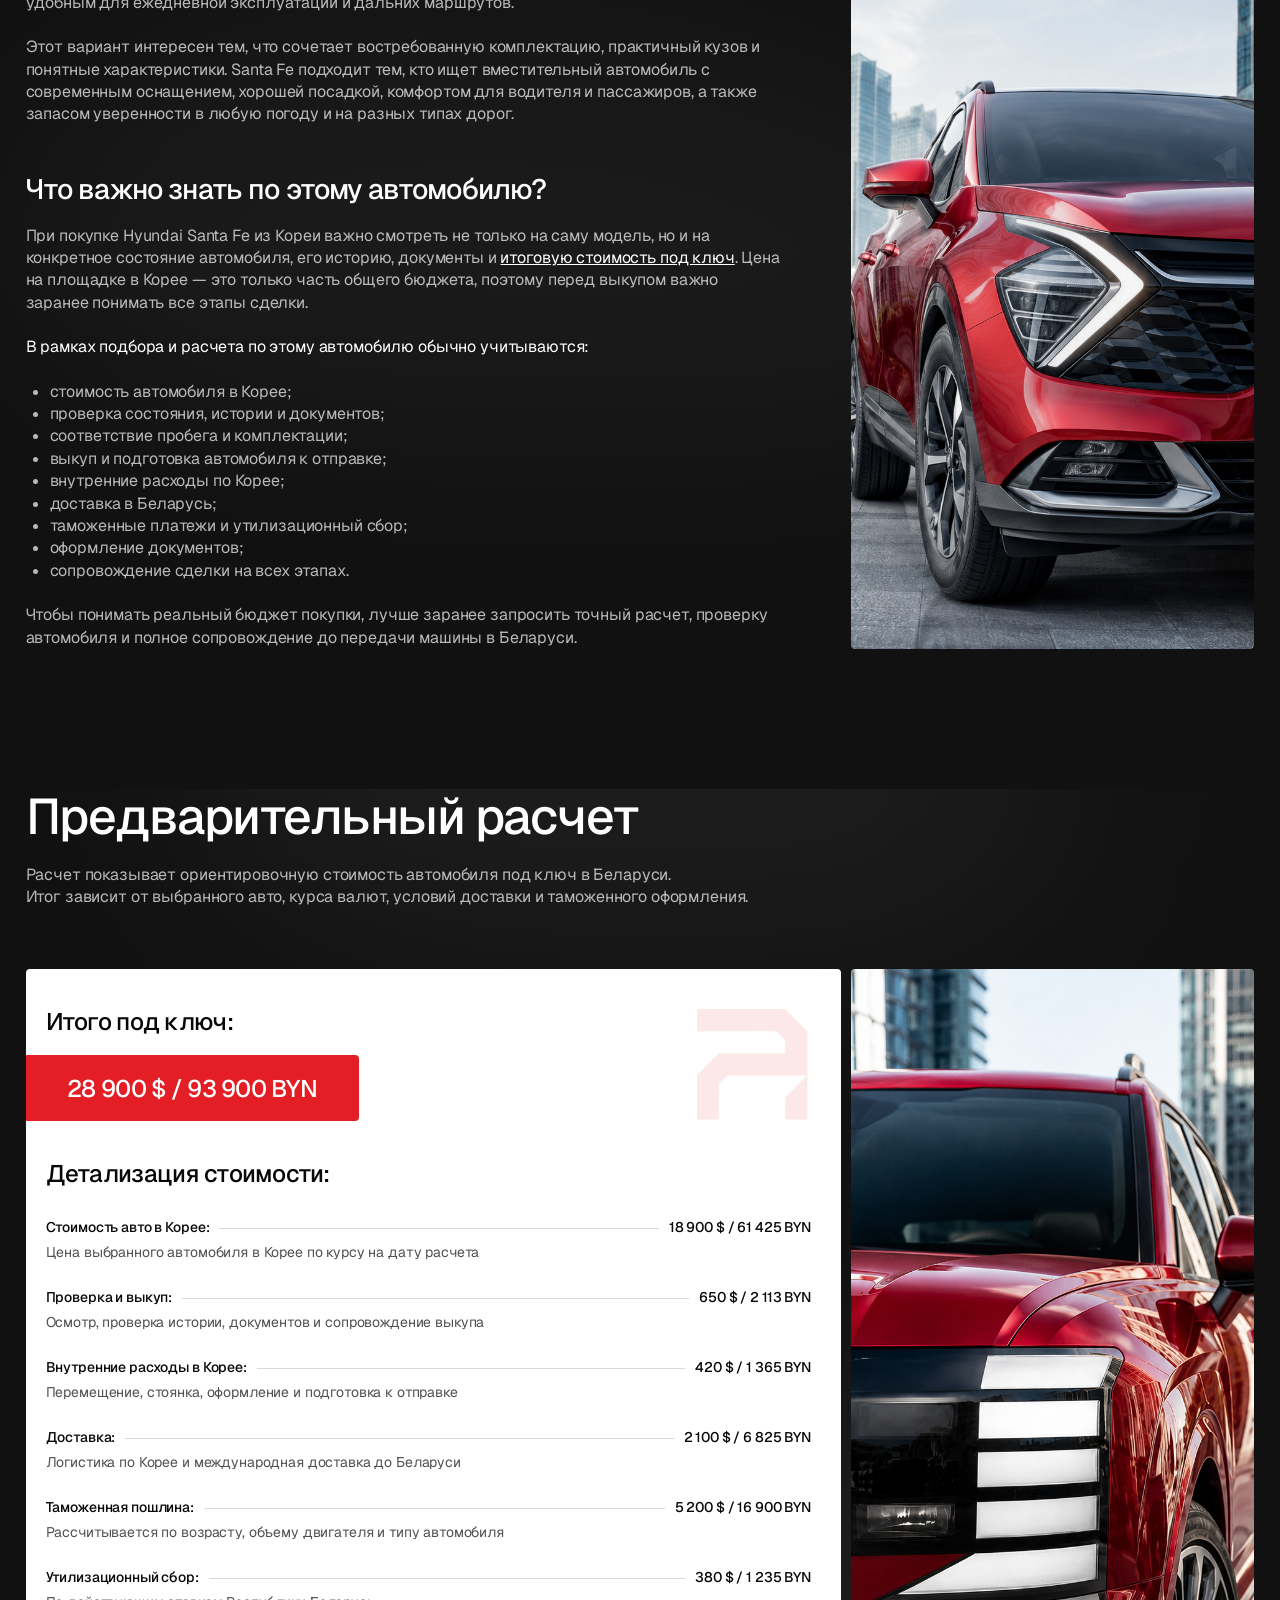
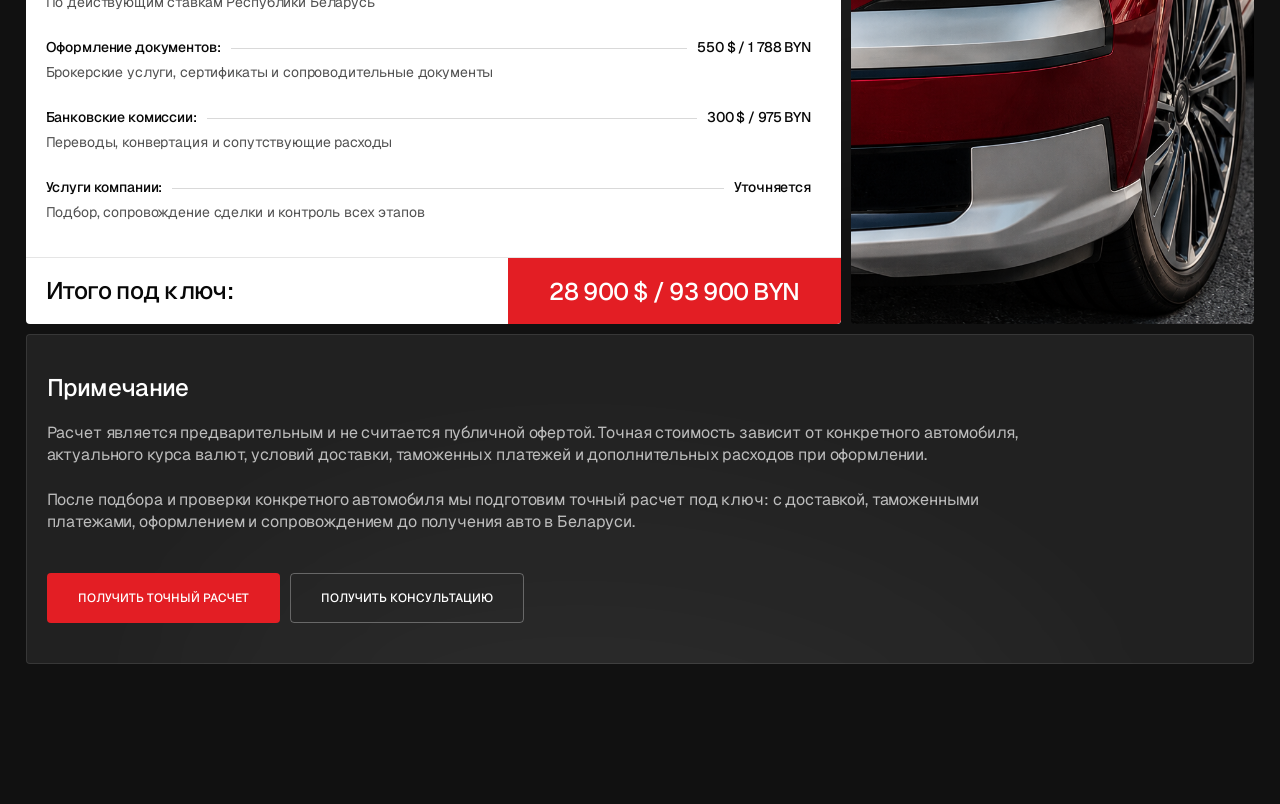
==== commit 96895137: "Match main site container spacing and format HTML and CSS" ====
--- a/car.html
+++ b/car.html
@@ -1,26 +1,42 @@
 <!DOCTYPE html>
 <html lang="ru">
-<head>
-  <meta charset="UTF-8">
-  <meta name="viewport" content="width=device-width, initial-scale=1">
-  <title>Автомобиль — AVTOPRIDE</title>
-  <link rel="preconnect" href="https://fonts.googleapis.com">
-  <link href="https://fonts.googleapis.com/css2?family=Geist:wght@400;500;600;700&display=swap" rel="stylesheet">
-  <link rel="stylesheet" href="css/style.css?v=detail">
-  <link rel="stylesheet" href="css/detail.css">
-</head>
-<body>
-  <main class="car-detail" id="carDetail"></main>
-  <dialog class="contact-dialog" id="contactDialog" aria-labelledby="contactTitle">
-    <button class="contact-dialog__close" id="closeContact" aria-label="Закрыть окно">×</button>
-    <h2 class="contact-dialog__title" id="contactTitle">Свяжитесь с нами</h2>
-    <p class="contact-dialog__description" id="contactDescription"></p>
-    <a class="detail-button detail-button--primary" href="tel:+375447077575">+375 (44) 707-75-75</a>
-    <a class="contact-dialog__email" id="contactEmail" href="mailto:info@avtopride.by">info@avtopride.by</a>
-  </dialog>
-  <script src="js/data.js"></script>
-  <script src="js/common.js"></script>
-  <script src="js/detail-data.js"></script>
-  <script src="js/detail.js"></script>
-</body>
+  <head>
+    <meta charset="UTF-8">
+    <meta name="viewport" content="width=device-width, initial-scale=1">
+    <title>
+      Автомобиль — AVTOPRIDE
+    </title>
+    <link rel="preconnect" href="https://fonts.googleapis.com">
+    <link href="https://fonts.googleapis.com/css2?family=Geist:wght@400;500;600;700&display=swap" rel="stylesheet">
+    <link rel="stylesheet" href="css/style.css?v=container">
+    <link rel="stylesheet" href="css/detail.css?v=container">
+  </head>
+  <body>
+    <main class="car-detail" id="carDetail">
+    </main>
+    <dialog class="contact-dialog" id="contactDialog" aria-labelledby="contactTitle">
+      <button class="contact-dialog__close" id="closeContact" aria-label="Закрыть окно">
+        ×
+      </button>
+      <h2 class="contact-dialog__title" id="contactTitle">
+        Свяжитесь с нами
+      </h2>
+      <p class="contact-dialog__description" id="contactDescription">
+      </p>
+      <a class="detail-button detail-button--primary" href="tel:+375447077575">
+        +375 (44) 707-75-75
+      </a>
+      <a class="contact-dialog__email" id="contactEmail" href="mailto:info@avtopride.by">
+        info@avtopride.by
+      </a>
+    </dialog>
+    <script src="js/data.js">
+    </script>
+    <script src="js/common.js">
+    </script>
+    <script src="js/detail-data.js">
+    </script>
+    <script src="js/detail.js">
+    </script>
+  </body>
 </html>
--- a/css/style.css
+++ b/css/style.css
@@ -1,9 +1,11 @@
 :root {
+  /* Как на основном сайте: контент занимает 96% ширины экрана. */
+  --container-gutter: 2vw;
   --bg: #111;
   --red: #e31e24;
   --ink: #070707;
-  --mute: rgba(255,255,255,.7);
-  --glass: linear-gradient(rgba(0,0,0,.2),rgba(0,0,0,.2)),linear-gradient(rgba(255,255,255,.1),rgba(255,255,255,.1));
+  --mute: rgba(255, 255, 255, 0.7);
+  --glass: linear-gradient(rgba(0, 0, 0, 0.2), rgba(0, 0, 0, 0.2)), linear-gradient(rgba(255, 255, 255, 0.1), rgba(255, 255, 255, 0.1));
 }
 
 * {
@@ -15,8 +17,8 @@
 body {
   background: var(--bg);
   color: #fff;
-  font: 400 14px/1.3 'Geist',Inter,system-ui,sans-serif;
-  letter-spacing: -.01em;
+  font: 400 14px/1.3 'Geist', Inter, system-ui, sans-serif;
+  letter-spacing: -0.01em;
 }
 
 a {
@@ -24,32 +26,32 @@
   text-decoration: none;
 }
 
-button,select,input {
+button, select, input {
   font: inherit;
   color: inherit;
 }
 
 .catalog__container {
-  max-width: 1440px;
+  width: 100%;
   margin: 0 auto;
-  padding: 0 40px;
+  padding: 0 var(--container-gutter);
 }
 
 /* intro */
 .breadcrumbs {
   margin: 60px 0 0;
   font-size: 15px;
-}
-
-.breadcrumbs a {
-  text-decoration: underline;
+
+  & a {
+    text-decoration: underline;
+  }
 }
 
 .catalog-intro__title {
   font-weight: 500;
   font-size: 62px;
   line-height: 1.1;
-  letter-spacing: -.03em;
+  letter-spacing: -0.03em;
   margin-top: 60px;
 }
 
@@ -66,35 +68,35 @@
   background: #fff;
   color: var(--ink);
   padding: 60px 0 100px;
-}
-
-.catalog-intro .catalog__container {
-  position: relative;
-}
-
-.catalog-intro .catalog__container::after {
-  content: '';
-  position: absolute;
-  right: 40px;
-  top: 79px;
-  width: 135px;
-  height: 132px;
-  background: rgba(227,30,36,.1);
-  mask: url('../assets/catalog-mark.png') center/contain no-repeat;
-  pointer-events: none;
+
+  & .catalog__container {
+    position: relative;
+  }
+
+  & .catalog__container::after {
+    content: '';
+    position: absolute;
+    right: 40px;
+    top: 79px;
+    width: 135px;
+    height: 132px;
+    background: rgba(227, 30, 36, 0.1);
+    mask: url('../assets/catalog-mark.png') center/contain no-repeat;
+    pointer-events: none;
+  }
 }
 
 .breadcrumbs {
   margin: 0;
   font-size: 15px;
-}
-
-.breadcrumbs a {
-  color: var(--red);
+
+  & a {
+    color: var(--red);
+  }
 }
 
 .catalog-intro__description {
-  color: rgba(7,7,7,.7);
+  color: rgba(7, 7, 7, 0.7);
 }
 
 .category-carousel {
@@ -110,10 +112,10 @@
   overscroll-behavior-x: contain;
   scrollbar-width: none;
   padding: 2px;
-}
-
-.category-carousel__track::-webkit-scrollbar {
-  display: none;
+
+  &::-webkit-scrollbar {
+    display: none;
+  }
 }
 
 .category-carousel__item {
@@ -173,7 +175,7 @@
 }
 
 .category-carousel__item:nth-child(7) img {
-  left: .12%;
+  left: 0.12%;
   width: 133.72%;
 }
 
@@ -187,16 +189,16 @@
   color: var(--ink);
   font-weight: 500;
   font-size: 18px;
-  letter-spacing: -.03em;
+  letter-spacing: -0.03em;
 }
 
 .category-carousel__item--selected {
   border-color: var(--red);
   box-shadow: inset 0 0 0 1px var(--red);
-}
-
-.category-carousel__item--selected span {
-  color: var(--red);
+
+  & span {
+    color: var(--red);
+  }
 }
 
 .category-carousel__item:focus-visible {
@@ -233,10 +235,10 @@
 .category-carousel__track--dragging {
   scroll-snap-type: none;
   cursor: grabbing;
-}
-
-.category-carousel__track--dragging .category-carousel__item {
-  cursor: grabbing;
+
+  & .category-carousel__item {
+    cursor: grabbing;
+  }
 }
 
 .catalog-results {
@@ -244,25 +246,25 @@
   position: relative;
   background: var(--bg);
   isolation: isolate;
-}
-
-.catalog-results::before {
-  content: '';
-  position: absolute;
-  top: -200px;
-  left: 0;
-  width: 100%;
-  height: 1000px;
-  background: url('../assets/catalog-glow.svg') center top/auto no-repeat;
-  z-index: -1;
-  pointer-events: none;
-  opacity: .6;
+
+  &::before {
+    content: '';
+    position: absolute;
+    top: -200px;
+    left: 0;
+    width: 100%;
+    height: 1000px;
+    background: url('../assets/catalog-glow.svg') center top/auto no-repeat;
+    z-index: -1;
+    pointer-events: none;
+    opacity: 0.6;
+  }
 }
 
 /* layout */
 .catalog-results__layout {
   display: grid;
-  grid-template-columns: 323px minmax(0,1fr);
+  grid-template-columns: 323px minmax(0, 1fr);
   column-gap: 20px;
   margin-top: 0;
   align-items: start;
@@ -291,8 +293,8 @@
 
 .catalog-toolbar__sort {
   height: 30px;
-  border: 1px solid rgba(255,255,255,.3);
-  background: rgba(255,255,255,.05);
+  border: 1px solid rgba(255, 255, 255, 0.3);
+  background: rgba(255, 255, 255, 0.05);
   border-radius: 4px;
   cursor: pointer;
 }
@@ -301,10 +303,10 @@
   width: 270px;
   padding: 0 10px;
   appearance: none;
-}
-
-.catalog-toolbar__sort option {
-  color: #000;
+
+  & option {
+    color: #000;
+  }
 }
 
 /* filter panel */
@@ -332,24 +334,24 @@
   display: flex;
   flex-direction: column;
   gap: 12px;
-}
-
-.catalog-filter__options.catalog-filter__options--scrollable {
-  max-height: 150px;
-  overflow: auto;
-  padding-right: 14px;
-}
-
-.catalog-filter__options.catalog-filter__options--scrollable::-webkit-scrollbar {
-  width: 4px;
-}
-
-.catalog-filter__options.catalog-filter__options--scrollable::-webkit-scrollbar-thumb {
-  background: var(--red);
-}
-
-.catalog-filter__options.catalog-filter__options--scrollable::-webkit-scrollbar-track {
-  background: #d9d9d9;
+
+  &.catalog-filter__options--scrollable {
+    max-height: 150px;
+    overflow: auto;
+    padding-right: 14px;
+  }
+
+  &.catalog-filter__options--scrollable::-webkit-scrollbar {
+    width: 4px;
+  }
+
+  &.catalog-filter__options--scrollable::-webkit-scrollbar-thumb {
+    background: var(--red);
+  }
+
+  &.catalog-filter__options--scrollable::-webkit-scrollbar-track {
+    background: #d9d9d9;
+  }
 }
 
 .catalog-filter__option {
@@ -357,97 +359,97 @@
   gap: 10px;
   align-items: center;
   cursor: pointer;
-}
-
-.catalog-filter__option input {
-  appearance: none;
-  width: 20px;
-  height: 20px;
-  border: 1px solid #cfcfcf;
-  border-radius: 3px;
-  display: grid;
-  place-items: center;
-  flex: none;
-}
-
-.catalog-filter__option input:checked {
-  background: var(--red);
-  border-color: var(--red);
-}
-
-.catalog-filter__option input:checked::after {
-  content: '';
-  width: 5px;
-  height: 9px;
-  border: solid #fff;
-  border-width: 0 2px 2px 0;
-  transform: rotate(45deg) translate(-1px,-1px);
+
+  & input {
+    appearance: none;
+    width: 20px;
+    height: 20px;
+    border: 1px solid #cfcfcf;
+    border-radius: 3px;
+    display: grid;
+    place-items: center;
+    flex: none;
+  }
+
+  & input:checked {
+    background: var(--red);
+    border-color: var(--red);
+  }
+
+  & input:checked::after {
+    content: '';
+    width: 5px;
+    height: 9px;
+    border: solid #fff;
+    border-width: 0 2px 2px 0;
+    transform: rotate(45deg) translate(-1px, -1px);
+  }
 }
 
 .catalog-filter__range-inputs {
   display: flex;
   gap: 10px;
-}
-
-.catalog-filter__range-inputs input {
-  width: 100%;
-  height: 50px;
-  border: 1px solid #d9d9d9;
-  border-radius: 4px;
-  padding: 0 14px;
-  background: #fff;
-  color: var(--ink);
+
+  & input {
+    width: 100%;
+    height: 50px;
+    border: 1px solid #d9d9d9;
+    border-radius: 4px;
+    padding: 0 14px;
+    background: #fff;
+    color: var(--ink);
+  }
 }
 
 .catalog-filter__range-slider {
   position: relative;
   height: 20px;
   margin-top: 20px;
-}
-
-.catalog-filter__range-slider::before {
-  content: '';
-  position: absolute;
-  inset: 8px 0 auto;
-  height: 4px;
-  background: #d9d9d9;
-  border-radius: 2px;
-}
-
-.catalog-filter__range-slider .catalog-filter__range-fill {
-  position: absolute;
-  top: 8px;
-  height: 4px;
-  background: var(--red);
-}
-
-.catalog-filter__range-slider input {
-  position: absolute;
-  inset: 0;
-  width: 100%;
-  appearance: none;
-  background: none;
-  pointer-events: none;
-}
-
-.catalog-filter__range-slider input::-webkit-slider-thumb {
-  appearance: none;
-  pointer-events: auto;
-  width: 20px;
-  height: 20px;
-  background: var(--red);
-  border-radius: 4px;
-  cursor: pointer;
-}
-
-.catalog-filter__range-slider input::-moz-range-thumb {
-  pointer-events: auto;
-  width: 20px;
-  height: 20px;
-  background: var(--red);
-  border: 0;
-  border-radius: 4px;
-  cursor: pointer;
+
+  &::before {
+    content: '';
+    position: absolute;
+    inset: 8px 0 auto;
+    height: 4px;
+    background: #d9d9d9;
+    border-radius: 2px;
+  }
+
+  & .catalog-filter__range-fill {
+    position: absolute;
+    top: 8px;
+    height: 4px;
+    background: var(--red);
+  }
+
+  & input {
+    position: absolute;
+    inset: 0;
+    width: 100%;
+    appearance: none;
+    background: none;
+    pointer-events: none;
+  }
+
+  & input::-webkit-slider-thumb {
+    appearance: none;
+    pointer-events: auto;
+    width: 20px;
+    height: 20px;
+    background: var(--red);
+    border-radius: 4px;
+    cursor: pointer;
+  }
+
+  & input::-moz-range-thumb {
+    pointer-events: auto;
+    width: 20px;
+    height: 20px;
+    background: var(--red);
+    border: 0;
+    border-radius: 4px;
+    cursor: pointer;
+  }
 }
 
 .catalog-filter__reset {
@@ -477,7 +479,7 @@
   border-radius: 4px;
   overflow: hidden;
   display: grid;
-  grid-template-columns: minmax(230px,32.86%) minmax(0,1fr);
+  grid-template-columns: minmax(230px, 32.86%) minmax(0, 1fr);
   border: 1px solid #d9d9d9;
   min-height: 286px;
 }
@@ -497,10 +499,10 @@
   scroll-snap-type: x mandatory;
   scrollbar-width: none;
   overscroll-behavior-x: contain;
-}
-
-.photo-gallery__track::-webkit-scrollbar {
-  display: none;
+
+  &::-webkit-scrollbar {
+    display: none;
+  }
 }
 
 .photo-gallery__slide {
@@ -560,7 +562,7 @@
 }
 
 .photo-gallery__arrow:disabled {
-  opacity: .25;
+  opacity: 0.25;
   cursor: default;
 }
 
@@ -568,7 +570,7 @@
   content: '';
   position: absolute;
   inset: 0;
-  background: linear-gradient(transparent 56%,rgba(25,26,24,.4));
+  background: linear-gradient(transparent 56%, rgba(25, 26, 24, 0.4));
   pointer-events: none;
 }
 
@@ -580,7 +582,7 @@
   padding: 0 15px;
   display: flex;
   align-items: center;
-  border: .5px solid rgba(255,255,255,.3);
+  border: 0.5px solid rgba(255, 255, 255, 0.3);
   border-radius: 4px;
   background: var(--glass);
   backdrop-filter: blur(5px);
@@ -607,24 +609,24 @@
   border: 0;
   background: transparent;
   cursor: pointer;
-}
-
-.photo-gallery__indicator::after {
-  content: '';
-  position: absolute;
-  left: 0;
-  right: 0;
-  top: 9px;
-  height: 2px;
-  background: #d9d9d9;
-}
-
-.photo-gallery__indicator.photo-gallery__indicator--active::after {
-  background: var(--red);
-}
-
-.photo-gallery__indicator:focus-visible {
-  outline: 2px solid #fff;
+
+  &::after {
+    content: '';
+    position: absolute;
+    left: 0;
+    right: 0;
+    top: 9px;
+    height: 2px;
+    background: #d9d9d9;
+  }
+
+  &.photo-gallery__indicator--active::after {
+    background: var(--red);
+  }
+
+  &:focus-visible {
+    outline: 2px solid #fff;
+  }
 }
 
 .car-card__body {
@@ -645,13 +647,13 @@
   font-weight: 500;
   font-size: 24px;
   line-height: 1.1;
-  letter-spacing: -.03em;
+  letter-spacing: -0.03em;
 }
 
 .car-card__trim {
   font-weight: 400;
   font-size: 18px;
-  color: rgba(7,7,7,.7);
+  color: rgba(7, 7, 7, 0.7);
 }
 
 .car-card__actions {
@@ -660,7 +662,7 @@
   flex-shrink: 0;
 }
 
-.car-card__actions button,.car-card__actions a {
+.car-card__actions button, .car-card__actions a {
   width: 40px;
   height: 40px;
   background: #fff;
@@ -682,7 +684,7 @@
 
 .car-card__details {
   display: grid;
-  grid-template-columns: minmax(0,1fr) minmax(0,1fr);
+  grid-template-columns: minmax(0, 1fr) minmax(0, 1fr);
   gap: 30px;
 }
 
@@ -703,7 +705,7 @@
 }
 
 .car-specs__label {
-  color: rgba(7,7,7,.7);
+  color: rgba(7, 7, 7, 0.7);
   flex-shrink: 0;
 }
 
@@ -742,26 +744,26 @@
   padding: 15px;
   border-radius: 4px 0 0 4px;
   font-weight: 500;
-}
-
-.car-card__price>span:first-child {
-  font-size: 16px;
-}
-
-.car-card__price>span:last-child {
-  font-size: 24px;
-  letter-spacing: -.03em;
-  text-align: right;
-}
-
-.car-card__price b {
-  font-weight: 700;
+
+  &>span:first-child {
+    font-size: 16px;
+  }
+
+  &>span:last-child {
+    font-size: 24px;
+    letter-spacing: -0.03em;
+    text-align: right;
+  }
+
+  & b {
+    font-weight: 700;
+  }
 }
 
 .catalog-results__empty {
   padding: 80px 20px;
   text-align: center;
-  border: 1px dashed rgba(255,255,255,.3);
+  border: 1px dashed rgba(255, 255, 255, 0.3);
   border-radius: 4px;
   color: var(--mute);
 }
@@ -778,7 +780,7 @@
   width: 50px;
   height: 50px;
   border-radius: 4px;
-  border: 1px solid rgba(255,255,255,.2);
+  border: 1px solid rgba(255, 255, 255, 0.2);
   background: var(--glass);
   cursor: pointer;
 }
@@ -794,7 +796,7 @@
 }
 
 .pagination__button:disabled {
-  opacity: .4;
+  opacity: 0.4;
   cursor: default;
 }
 
@@ -805,7 +807,7 @@
 }
 
 /* The list design is adapted to the existing sidebar width. */
-@media(min-width:901px) {
+@media (min-width: 901px) {
   .car-card__body {
     padding: 20px;
   }
@@ -851,30 +853,29 @@
     margin-left: -8px;
     margin-right: -20px;
     padding: 12px 10px;
-  }
-
-  .car-card__price>span:last-child {
-    font-size: 18px;
-  }
-
-  .car-card__price>span:first-child {
-    font-size: 12px;
-  }
-
-  .car-card__actions button,.car-card__actions a {
+
+    &>span:last-child {
+      font-size: 18px;
+    }
+
+    &>span:first-child {
+      font-size: 12px;
+    }
+  }
+
+  .car-card__actions button, .car-card__actions a {
     width: 32px;
     height: 32px;
   }
-
-}
-
-@media(max-width:1150px) and (min-width:901px) {
+}
+
+@media (max-width: 1150px) and (min-width: 901px) {
   .catalog-results__layout {
-    grid-template-columns: 270px minmax(0,1fr);
+    grid-template-columns: 270px minmax(0, 1fr);
   }
 
   .car-card {
-    grid-template-columns: 210px minmax(0,1fr);
+    grid-template-columns: 210px minmax(0, 1fr);
   }
 
   .car-card__details {
@@ -899,10 +900,9 @@
   .catalog-toolbar {
     flex-wrap: wrap;
   }
-
-}
-
-@media(max-width:900px) {
+}
+
+@media (max-width: 900px) {
   .catalog-results__layout {
     grid-template-columns: 1fr;
     row-gap: 20px;
@@ -921,7 +921,7 @@
   }
 
   .car-card {
-    grid-template-columns: 30% minmax(0,1fr);
+    grid-template-columns: 30% minmax(0, 1fr);
   }
 
   .car-card__body {
@@ -975,20 +975,19 @@
   .catalog-filter {
     margin-bottom: 10px;
   }
-
-}
-
-@media(max-width:600px) {
+}
+
+@media (max-width: 600px) {
   .catalog__container {
-    padding: 0 16px;
+    padding: 0 var(--container-gutter);
   }
 
   .catalog-intro {
     padding: 30px 0 40px;
-  }
-
-  .catalog-intro .catalog__container::after {
-    display: none;
+
+    & .catalog__container::after {
+      display: none;
+    }
   }
 
   .breadcrumbs {
@@ -1086,23 +1085,21 @@
     margin: 0 -20px -20px;
     border-radius: 0;
     padding: 20px;
-  }
-
-  .car-card__price>span:last-child {
-    font-size: 22px;
-  }
-
-  .car-card__price>span:first-child {
-    font-size: 14px;
-  }
-
-}
-
-@media(prefers-reduced-motion:reduce) {
+
+    &>span:last-child {
+      font-size: 22px;
+    }
+
+    &>span:first-child {
+      font-size: 14px;
+    }
+  }
+}
+
+@media (prefers-reduced-motion:reduce) {
   * {
     scroll-behavior: auto!important;
   }
-
 }
 
 .car-dialog {
@@ -1116,10 +1113,10 @@
   border-radius: 4px;
   background: #111;
   color: #fff;
-}
-
-.car-dialog::backdrop {
-  background: #000a;
+
+  &::backdrop {
+    background: #000a;
+  }
 }
 
 .car-dialog__close {
@@ -1152,7 +1149,7 @@
 
 .filter-dialog {
   margin: auto;
-  width: min(480px,calc(100% - 24px));
+  width: min(480px, calc(100% - 24px));
   max-height: calc(100dvh - 24px);
   padding: 0;
   border: 0;
@@ -1160,11 +1157,11 @@
   background: #fff;
   color: var(--ink);
   overflow: hidden;
-}
-
-.filter-dialog::backdrop {
-  background: rgba(0,0,0,.65);
-  backdrop-filter: blur(3px);
+
+  &::backdrop {
+    background: rgba(0, 0, 0, 0.65);
+    backdrop-filter: blur(3px);
+  }
 }
 
 .filter-dialog__shell {
@@ -1181,38 +1178,38 @@
   padding: 18px 20px;
   border-bottom: 1px solid #e3e3e3;
   flex: none;
-}
-
-.filter-dialog__header h2 {
-  font-size: 24px;
-  font-weight: 500;
-}
-
-.filter-dialog__header button {
-  width: 36px;
-  height: 36px;
-  border: 1px solid #d9d9d9;
-  border-radius: 4px;
-  background: #fff;
-  color: var(--ink);
-  font-size: 26px;
-  cursor: pointer;
+
+  & h2 {
+    font-size: 24px;
+    font-weight: 500;
+  }
+
+  & button {
+    width: 36px;
+    height: 36px;
+    border: 1px solid #d9d9d9;
+    border-radius: 4px;
+    background: #fff;
+    color: var(--ink);
+    font-size: 26px;
+    cursor: pointer;
+  }
 }
 
 .filter-dialog__content {
   overflow-y: auto;
   overscroll-behavior-y: contain;
   min-height: 0;
-}
-
-.filter-dialog__content .catalog-filter {
-  margin: 0;
-  padding: 24px 20px;
-  border-radius: 0;
+
+  & .catalog-filter {
+    margin: 0;
+    padding: 24px 20px;
+    border-radius: 0;
+  }
 }
 
 .filter-dialog__footer {
-  padding: 16px 20px max(16px,env(safe-area-inset-bottom));
+  padding: 16px 20px max(16px, env(safe-area-inset-bottom));
   border-top: 1px solid #e3e3e3;
   background: #fff;
   flex: none;
@@ -1234,7 +1231,7 @@
   overflow: hidden;
 }
 
-@media(max-width:900px) {
+@media (max-width: 900px) {
   .catalog-results__filter-title {
     display: none;
   }
@@ -1256,22 +1253,22 @@
     color: var(--ink);
     font-weight: 500;
     cursor: pointer;
-  }
-
-  .catalog-toolbar__filter-button span {
-    display: grid;
-    place-items: center;
-    min-width: 22px;
-    height: 22px;
-    padding: 0 5px;
-    background: var(--red);
-    color: #fff;
-    border-radius: 50%;
-    font-size: 12px;
-  }
-
-  .catalog-toolbar__filter-button span[hidden] {
-    display: none;
+
+    & span {
+      display: grid;
+      place-items: center;
+      min-width: 22px;
+      height: 22px;
+      padding: 0 5px;
+      background: var(--red);
+      color: #fff;
+      border-radius: 50%;
+      font-size: 12px;
+    }
+
+    & span[hidden] {
+      display: none;
+    }
   }
 
   .catalog-toolbar__controls .catalog-toolbar__sort {
@@ -1283,10 +1280,9 @@
   .catalog-toolbar {
     flex-wrap: wrap;
   }
-
-}
-
-@media(max-width:600px) {
+}
+
+@media (max-width: 600px) {
   .catalog-toolbar__controls {
     gap: 10px;
   }
@@ -1303,7 +1299,6 @@
   .filter-dialog__content .catalog-filter__range-inputs input {
     min-width: 0;
   }
-
 }
 
 /* Метки фотогалереи группируются одинаково в каталоге и на странице авто. */
@@ -1316,10 +1311,10 @@
   flex-wrap: wrap;
   gap: 10px;
   max-width: calc(100% - 40px);
-}
-
-.photo-gallery__badges .photo-gallery__badge {
-  position: static;
+
+  & .photo-gallery__badge {
+    position: static;
+  }
 }
 
 /* Избранное: компактная кнопка и правая панель поверх каталога. */
@@ -1395,7 +1390,7 @@
 .favorites-drawer__title {
   font-size: 28px;
   font-weight: 500;
-  letter-spacing: -.03em;
+  letter-spacing: -0.03em;
 }
 
 .favorites-drawer__summary {
@@ -1439,10 +1434,10 @@
   align-items: start;
   padding: 20px 0;
   border-bottom: 1px solid #e5e5e5;
-}
-
-.favorite-row:last-child {
-  border-bottom: 0;
+
+  &:last-child {
+    border-bottom: 0;
+  }
 }
 
 .favorite-row__image-link {
@@ -1465,11 +1460,11 @@
   font-size: 18px;
   line-height: 1.2;
   font-weight: 500;
-  letter-spacing: -.03em;
-}
-
-.favorite-row__title:hover {
-  color: var(--red);
+  letter-spacing: -0.03em;
+
+  &:hover {
+    color: var(--red);
+  }
 }
 
 .favorite-row__trim {
@@ -1508,11 +1503,11 @@
   color: #07070799;
   font-size: 24px;
   cursor: pointer;
-}
-
-.favorite-row__remove:hover {
-  border-color: var(--red);
-  color: var(--red);
+
+  &:hover {
+    border-color: var(--red);
+    color: var(--red);
+  }
 }
 
 .favorites-drawer__empty {
@@ -1584,7 +1579,7 @@
   }
 
   .favorites-drawer__content {
-    padding: 0 16px;
+    padding: 0 var(--container-gutter);
   }
 
   .favorites-drawer__footer {
--- a/css/detail.css
+++ b/css/detail.css
@@ -8,27 +8,27 @@
   position: relative;
   padding-top: 60px;
   isolation: isolate;
-}
-
-.detail-hero::before {
-  content: '';
-  position: absolute;
-  inset: 0;
-  background: url('../assets/detail/hero-glow.svg') center top / auto no-repeat;
-  z-index: -1;
-  pointer-events: none;
-}
-
-.detail-hero::after {
-  content: '';
-  position: absolute;
-  top: 154px;
-  right: max(60px, calc((100% - 1320px) / 2));
-  width: 217px;
-  height: 211px;
-  background: url('../assets/detail/hero-mark.png') center / contain no-repeat;
-  opacity: .05;
-  pointer-events: none;
+
+  &::before {
+    content: '';
+    position: absolute;
+    inset: 0;
+    background: url('../assets/detail/hero-glow.svg') center top / auto no-repeat;
+    z-index: -1;
+    pointer-events: none;
+  }
+
+  &::after {
+    content: '';
+    position: absolute;
+    top: 154px;
+    right: var(--container-gutter);
+    width: 217px;
+    height: 211px;
+    background: url('../assets/detail/hero-mark.png') center / contain no-repeat;
+    opacity: 0.05;
+    pointer-events: none;
+  }
 }
 
 .detail-hero__breadcrumbs {
@@ -38,14 +38,14 @@
   gap: 10px;
   font-size: 15px;
   line-height: 19px;
-}
-
-.detail-hero__breadcrumbs a {
-  text-decoration: underline;
-}
-
-.detail-hero__breadcrumbs a:first-child {
-  color: var(--red);
+
+  & a {
+    text-decoration: underline;
+  }
+
+  & a:first-child {
+    color: var(--red);
+  }
 }
 
 .detail-hero__title {
@@ -54,7 +54,7 @@
   font-size: 62px;
   font-weight: 500;
   line-height: 1.1;
-  letter-spacing: -.03em;
+  letter-spacing: -0.03em;
 }
 
 .detail-hero__description {
@@ -81,7 +81,7 @@
 .detail-hero__gallery .photo-gallery__image {
   width: 99.61%;
   height: 111.31%;
-  left: .39%;
+  left: 0.39%;
   top: -5.68%;
 }
 
@@ -123,7 +123,7 @@
   font-size: 24px;
   font-weight: 500;
   line-height: 1.1;
-  letter-spacing: -.03em;
+  letter-spacing: -0.03em;
 }
 
 .detail-summary__price {
@@ -135,18 +135,18 @@
   padding: 20px;
   background: var(--red);
   color: #fff;
-}
-
-.detail-summary__price i {
-  flex: 1;
-  min-width: 5px;
-  border-bottom: 1px solid #fff6;
-  transform: translateY(-3px);
-}
-
-.detail-summary__price strong {
-  font-weight: 500;
-  text-align: right;
+
+  & i {
+    flex: 1;
+    min-width: 5px;
+    border-bottom: 1px solid #fff6;
+    transform: translateY(-3px);
+  }
+
+  & strong {
+    font-weight: 500;
+    text-align: right;
+  }
 }
 
 .detail-summary__specs {
@@ -212,15 +212,15 @@
   border-top: 1px solid #ffffff1a;
   border-bottom: 1px solid #ffffff1a;
   background: var(--glass);
-}
-
-.brand-ribbon::after {
-  content: '';
-  position: absolute;
-  inset: 0;
-  background: url('../assets/detail/ribbon-glow.svg') right center / auto no-repeat;
-  opacity: .15;
-  pointer-events: none;
+
+  &::after {
+    content: '';
+    position: absolute;
+    inset: 0;
+    background: url('../assets/detail/ribbon-glow.svg') right center / auto no-repeat;
+    opacity: 0.15;
+    pointer-events: none;
+  }
 }
 
 .brand-ribbon__track {
@@ -262,15 +262,15 @@
   height: 52px;
   flex: none;
   align-items: center;
-}
-
-.brand-ribbon__logo::after {
-  content: '';
-  position: absolute;
-  right: -70px;
-  height: 18px;
-  width: 1px;
-  background: #fff3;
+
+  &::after {
+    content: '';
+    position: absolute;
+    right: -70px;
+    height: 18px;
+    width: 1px;
+    background: #fff3;
+  }
 }
 
 .brand-ribbon__mark {
@@ -292,19 +292,19 @@
   height: 52px;
   overflow: hidden;
   margin-left: -1.431px;
-}
-
-.brand-ribbon__wordmark img {
-  position: absolute;
-  width: 128.19%;
-  height: 100%;
-  left: -28.07%;
-  top: 0;
-}
-
-.brand-ribbon__wordmark:has(img[src*='vector']) img {
-  width: 100%;
-  left: 0;
+
+  & img {
+    position: absolute;
+    width: 128.19%;
+    height: 100%;
+    left: -28.07%;
+    top: 0;
+  }
+
+  &:has(img[src*='vector']) img {
+    width: 100%;
+    left: 0;
+  }
 }
 
 .car-description {
@@ -314,15 +314,15 @@
   gap: 10px;
   margin-top: 140px;
   isolation: isolate;
-}
-
-.car-description::before {
-  content: '';
-  position: absolute;
-  inset: 0;
-  background: url('../assets/detail/description-glow.svg') right bottom / auto no-repeat;
-  z-index: -1;
-  pointer-events: none;
+
+  &::before {
+    content: '';
+    position: absolute;
+    inset: 0;
+    background: url('../assets/detail/description-glow.svg') right bottom / auto no-repeat;
+    z-index: -1;
+    pointer-events: none;
+  }
 }
 
 .car-description__content {
@@ -333,8 +333,8 @@
   display: inline-flex;
   align-items: center;
   min-height: 40px;
-  padding: 8px 30px 8px 40px;
-  margin-left: -40px;
+  padding: 8px 30px 8px var(--container-gutter);
+  margin-left: calc(-1 * var(--container-gutter));
   border-radius: 0 10px 10px 0;
   background: var(--red);
   font-size: 15px;
@@ -344,7 +344,7 @@
   font-size: 50px;
   font-weight: 500;
   line-height: 1.1;
-  letter-spacing: -.03em;
+  letter-spacing: -0.03em;
 }
 
 .car-description__title {
@@ -373,7 +373,7 @@
   margin: 48px 0 20px;
   font-size: 28px;
   font-weight: 500;
-  letter-spacing: -.03em;
+  letter-spacing: -0.03em;
   line-height: 1.1;
 }
 
@@ -416,15 +416,15 @@
   margin-top: 140px;
   isolation: isolate;
   scroll-margin-top: 30px;
-}
-
-.detail-estimate::before {
-  content: '';
-  position: absolute;
-  inset: 0;
-  background: url('../assets/catalog-glow.svg') left center / auto repeat-y;
-  z-index: -1;
-  pointer-events: none;
+
+  &::before {
+    content: '';
+    position: absolute;
+    inset: 0;
+    background: url('../assets/catalog-glow.svg') left center / auto repeat-y;
+    z-index: -1;
+    pointer-events: none;
+  }
 }
 
 .detail-estimate__introduction {
@@ -454,25 +454,25 @@
 .cost-breakdown__heading {
   position: relative;
   margin-bottom: 40px;
-}
-
-.cost-breakdown__heading::after {
-  content: '';
-  position: absolute;
-  right: 30px;
-  top: 0;
-  width: 114.47px;
-  height: 111.54px;
-  background: #e31e241a;
-  mask: url('../assets/catalog-mark.png') center / contain no-repeat;
-  pointer-events: none;
+
+  &::after {
+    content: '';
+    position: absolute;
+    right: 30px;
+    top: 0;
+    width: 114.47px;
+    height: 111.54px;
+    background: #e31e241a;
+    mask: url('../assets/catalog-mark.png') center / contain no-repeat;
+    pointer-events: none;
+  }
 }
 
 .cost-breakdown__title {
   font-size: 24px;
   font-weight: 500;
   line-height: 1.1;
-  letter-spacing: -.03em;
+  letter-spacing: -0.03em;
   padding-left: 20px;
 }
 
@@ -492,7 +492,7 @@
   color: #fff;
   font-size: 24px;
   font-weight: 500;
-  letter-spacing: -.03em;
+  letter-spacing: -0.03em;
 }
 
 .cost-breakdown__title--details {
@@ -543,10 +543,10 @@
   justify-content: space-between;
   border-top: 1px solid #0707071a;
   margin-top: 35px;
-}
-
-.cost-breakdown__total .cost-breakdown__price {
-  border-radius: 0 0 4px 0;
+
+  & .cost-breakdown__price {
+    border-radius: 0 0 4px 0;
+  }
 }
 
 .detail-estimate__image-wrapper {
@@ -579,7 +579,7 @@
   font-size: 24px;
   font-weight: 500;
   line-height: 1.1;
-  letter-spacing: -.03em;
+  letter-spacing: -0.03em;
   margin-bottom: 20px;
 }
 
@@ -590,10 +590,10 @@
   font-size: 16px;
   line-height: 1.4;
   z-index: 1;
-}
-
-.estimate-note__paragraphs p + p {
-  margin-top: 22px;
+
+  & p + p {
+    margin-top: 22px;
+  }
 }
 
 .estimate-note__actions {
@@ -610,7 +610,7 @@
   height: 239px;
   right: 40px;
   bottom: 0;
-  opacity: .02;
+  opacity: 0.02;
 }
 
 .contact-dialog {
@@ -621,10 +621,10 @@
   border-radius: 8px;
   background: #fff;
   color: var(--ink);
-}
-
-.contact-dialog::backdrop {
-  background: #000a;
+
+  &::backdrop {
+    background: #000a;
+  }
 }
 
 .contact-dialog__close {
@@ -663,11 +663,11 @@
 
 .detail-error {
   padding-top: 80px;
-}
-
-.detail-error p {
-  margin: 30px 0;
-  font-size: 18px;
+
+  & p {
+    margin: 30px 0;
+    font-size: 18px;
+  }
 }
 
 @media (max-width: 1100px) {
@@ -761,20 +761,20 @@
 
   .detail-hero {
     padding-top: 30px;
-  }
-
-  .detail-hero::after {
-    display: none;
+
+    &::after {
+      display: none;
+    }
   }
 
   .detail-hero__breadcrumbs {
     font-size: 12px;
     gap: 6px;
-  }
-
-  .detail-hero__breadcrumbs > span:last-child {
-    flex-basis: 100%;
-    color: var(--mute);
+
+    & > span:last-child {
+      flex-basis: 100%;
+      color: var(--mute);
+    }
   }
 
   .detail-hero__title {
@@ -834,8 +834,6 @@
   }
 
   .detail-section-label {
-    padding-left: 16px;
-    margin-left: -16px;
     font-size: 13px;
   }
 
@@ -910,12 +908,12 @@
     align-items: stretch;
     gap: 20px;
     padding-top: 20px;
-  }
-
-  .cost-breakdown__total .cost-breakdown__price {
-    min-width: 0;
-    font-size: 22px;
-    border-radius: 0;
+
+    & .cost-breakdown__price {
+      min-width: 0;
+      font-size: 22px;
+      border-radius: 0;
+    }
   }
 
   .estimate-note {
